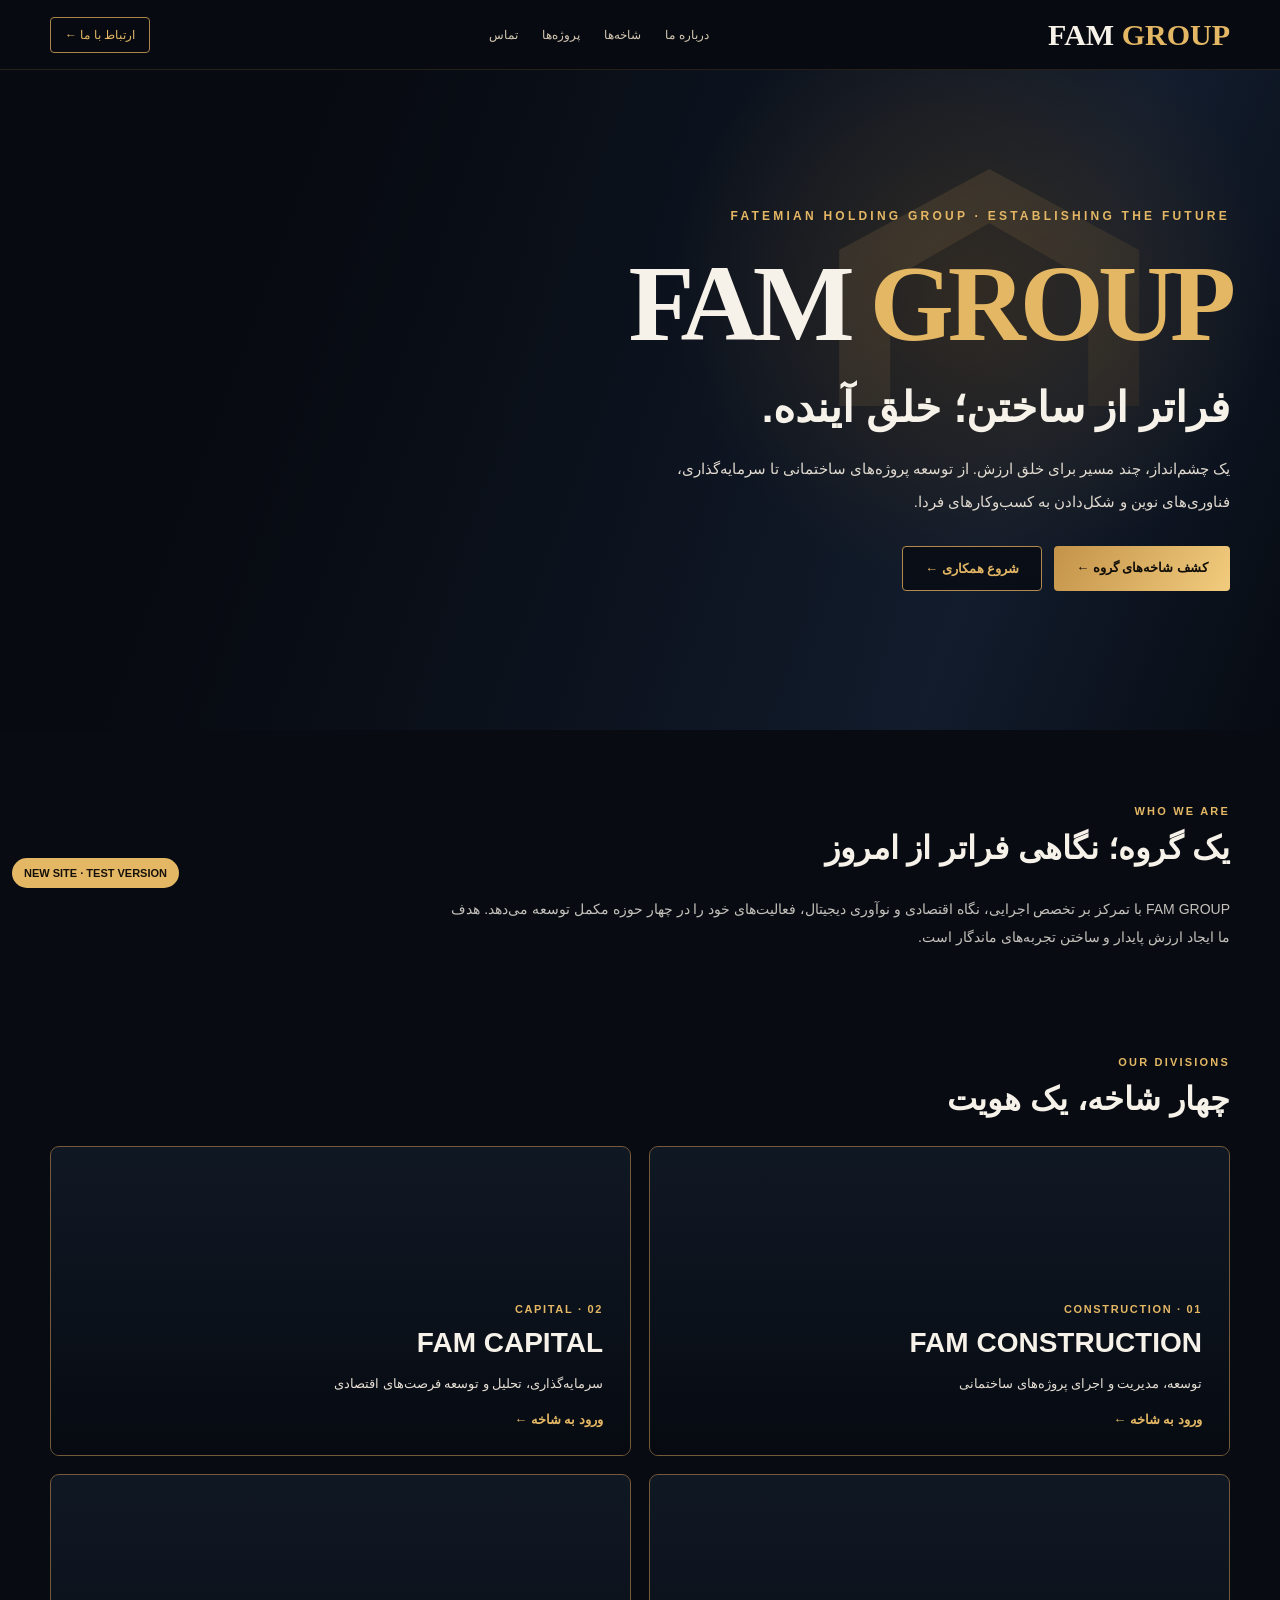
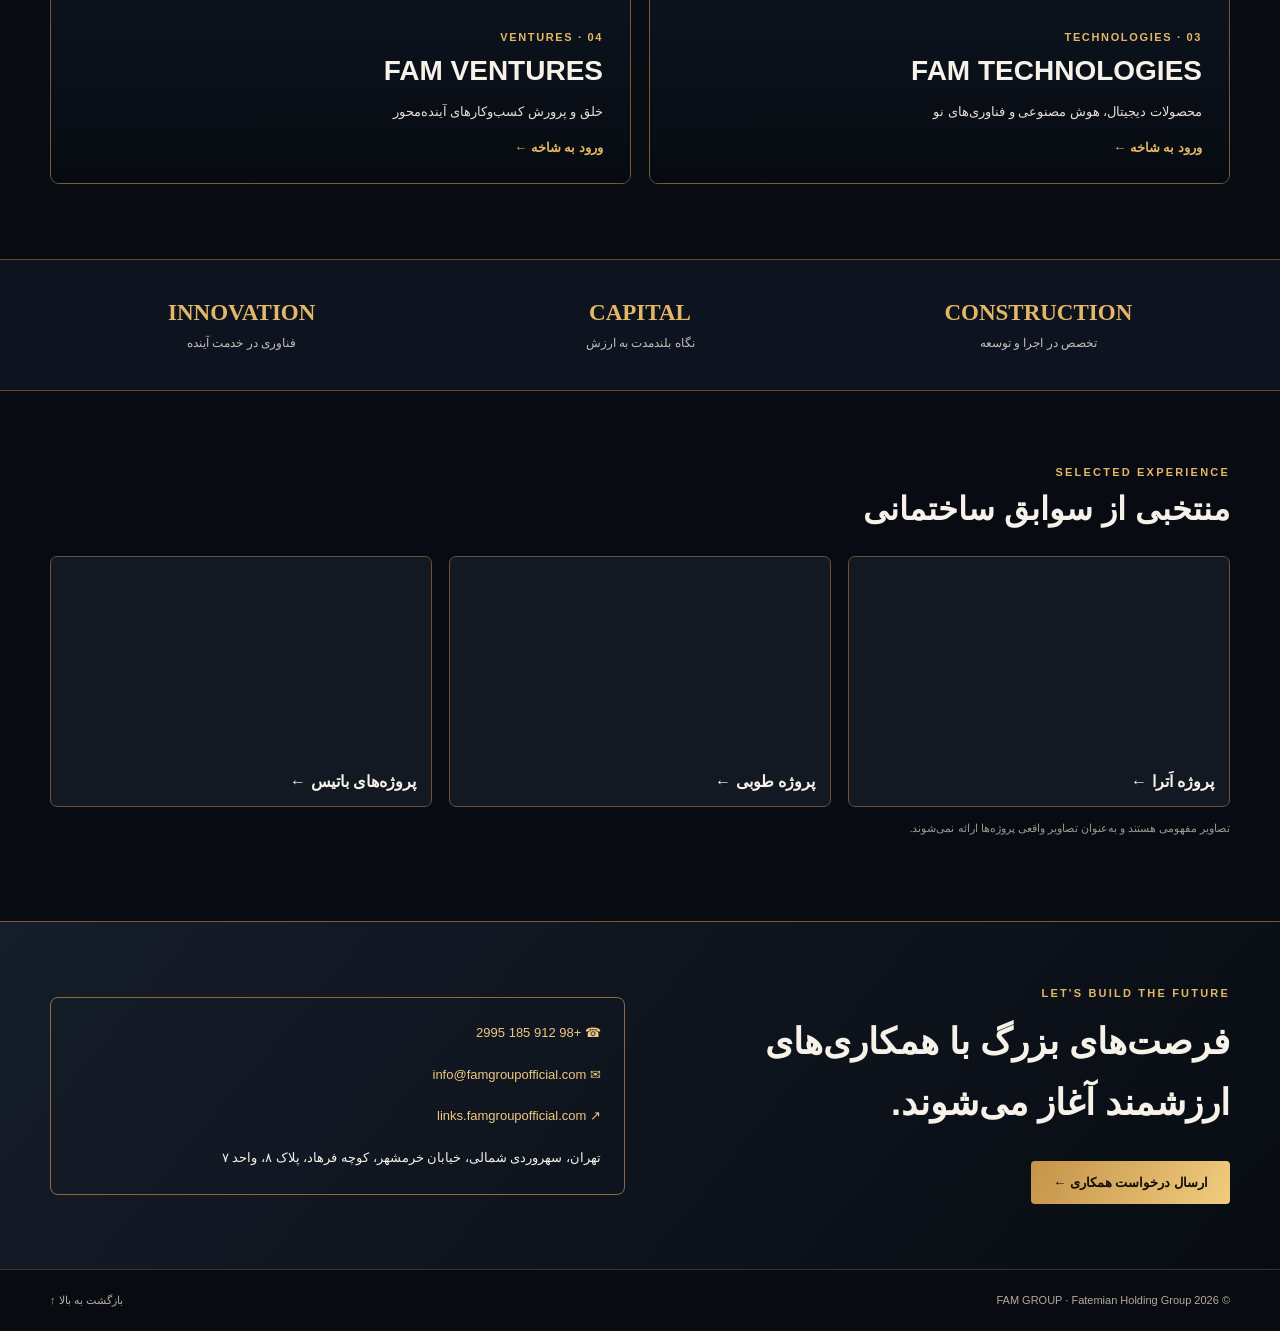
==== new-site/index.html @ 2abb55b6 "Create entirely separate new FAM GROUP website prototype" ====
<!doctype html>
<html lang="fa" dir="rtl"><head><meta charset="utf-8"><meta name="viewport" content="width=device-width,initial-scale=1"><meta name="theme-color" content="#080c12"><title>FAM GROUP | A New Vision</title><style>
:root{--bg:#080c12;--panel:#101722;--gold:#e4b765;--light:#f7f2e9;--muted:#c5c1bc}*{box-sizing:border-box}html{scroll-behavior:smooth}body{margin:0;background:var(--bg);color:var(--light);font-family:Tahoma,Arial,sans-serif;overflow-x:hidden}a{color:inherit;text-decoration:none}.shell{width:min(1180px,calc(100% - 36px));margin-inline:auto}.top{height:70px;border-bottom:1px solid #aa83432f;background:#080c12f5;position:sticky;top:0;z-index:10}.top .shell{height:100%;display:flex;align-items:center;justify-content:space-between;gap:15px}.brand{font:600 clamp(21px,3vw,30px) Georgia,serif;direction:ltr;white-space:nowrap}.brand em{font-style:normal;color:var(--gold)}.nav{display:flex;gap:24px;font-size:12px;color:#d6c8b3}.nav a:hover{color:var(--gold)}.nav-contact{border:1px solid #ab844a;border-radius:4px;padding:10px 14px;color:var(--gold);font-size:12px}.hero{min-height:660px;position:relative;display:flex;align-items:center;overflow:hidden;background:radial-gradient(circle at 76% 33%,#3b3227 0,transparent 28%),linear-gradient(110deg,#070a10 22%,#142033 76%,#070b12)}.hero:before{content:"";position:absolute;inset:0;background:linear-gradient(90deg,#070a10dd,#070a1033),url('assets/construction.svg') center 45%/cover no-repeat;opacity:.52}.hero:after{content:"";position:absolute;right:11%;top:15%;width:300px;height:300px;background:linear-gradient(135deg,#e8bb70,#825b29);clip-path:polygon(50% 0,100% 27%,100% 79%,83% 79%,83% 37%,50% 18%,17% 37%,17% 79%,0 79%,0 27%);opacity:.13;filter:drop-shadow(0 0 30px #f6d390)}.hero .shell{position:relative;z-index:1;padding:90px 0}.overline{font:600 12px Arial;letter-spacing:.27em;color:var(--gold);direction:ltr;text-align:right}.hero h1{font:700 clamp(53px,9vw,108px)/1.08 Georgia,serif;direction:ltr;text-align:right;margin:23px 0 20px;letter-spacing:-.055em}.hero h1 span{color:var(--gold)}.hero h2{font-size:clamp(25px,4vw,42px);margin:0 0 20px}.hero p{max-width:560px;font-size:15px;line-height:2.2;color:#e0d9cf}.buttons{display:flex;gap:12px;flex-wrap:wrap;margin-top:28px}.btn{display:inline-block;background:linear-gradient(120deg,#c39349,#f2cc7e);padding:14px 22px;color:#110d08;font-weight:bold;font-size:13px;border-radius:4px}.btn.alt{border:1px solid #b28a50;background:#070b12c9;color:var(--gold)}.section{padding:75px 0}.heading{margin-bottom:28px}.heading small{display:block;color:var(--gold);font:600 11px Arial;letter-spacing:.2em;direction:ltr;text-align:right;margin-bottom:12px}.heading h2{font-size:clamp(22px,3vw,32px);margin:0}.intro{font-size:14px;color:var(--muted);line-height:2;max-width:780px;margin-bottom:30px}.grid{display:grid;grid-template-columns:repeat(2,minmax(0,1fr));gap:18px}.division{min-height:310px;position:relative;overflow:hidden;border:1px solid #735a39;border-radius:9px;background:#111a27;display:flex;align-items:flex-end;isolation:isolate}.division:before{content:"";position:absolute;inset:0;z-index:-2;background-position:center;background-size:cover;transition:transform .4s}.division:hover:before{transform:scale(1.05)}.division:after{content:"";position:absolute;inset:0;z-index:-1;background:linear-gradient(0deg,#06090fee,#06090f83 45%,#06090f22)}.division.c:before{background-image:url('assets/construction.svg')}.division.i:before{background-image:url('assets/capital.svg')}.division.t:before{background-image:url('assets/technologies.svg')}.division.v:before{background-image:url('assets/ventures.svg')}.division .inside{padding:27px}.division small{color:var(--gold);font:600 11px Arial;letter-spacing:.15em}.division h3{font:700 clamp(20px,3vw,28px) Arial;direction:ltr;text-align:right;margin:10px 0}.division p{font-size:13px;color:#e5ded4;line-height:1.9;max-width:420px}.division b{font-size:13px;color:var(--gold)}.strip{background:#0d1420;border-block:1px solid #604b2f;padding:40px 0}.metrics{display:grid;grid-template-columns:repeat(3,1fr);gap:15px;text-align:center}.metrics b{display:block;font:600 23px Georgia,serif;color:var(--gold)}.metrics span{display:block;margin-top:10px;color:#c5beb3;font-size:12px}.work{display:grid;grid-template-columns:repeat(3,minmax(0,1fr));gap:17px}.work a{border:1px solid #695238;background:#121923;border-radius:7px;overflow:hidden}.work .pic{height:200px;background:url('assets/construction.svg') center/cover}.work a:nth-child(2) .pic{background-position:60% center;filter:hue-rotate(15deg)}.work a:nth-child(3) .pic{background-position:25% center;filter:brightness(.8)}.work h3{font-size:16px;margin:15px}.fine{font-size:11px;color:#9d9890;margin-top:15px}.contact{background:linear-gradient(130deg,#151d2a,#080c12);border-top:1px solid #765a32;padding:65px 0}.contact-layout{display:grid;grid-template-columns:1fr 1fr;gap:30px;align-items:center}.contact h2{font-size:clamp(24px,3vw,36px);line-height:1.7}.details{border:1px solid #8c6b3b;border-radius:8px;padding:23px;display:grid;gap:17px;font-size:13px;line-height:1.9}.details a{color:#f0c780}.footer{border-top:1px solid #3a342e;padding:24px 0;font-size:11px;color:#b5aa9b}.footer .shell{display:flex;justify-content:space-between;gap:15px;flex-wrap:wrap}.preview{position:fixed;bottom:12px;left:12px;padding:9px 12px;border-radius:20px;background:var(--gold);color:#15100a;z-index:12;font:700 11px Arial}
@media(max-width:780px){.nav{display:none}.hero{min-height:610px}.hero .shell{padding:80px 0}.hero:after{width:180px;height:180px;right:15%;top:11%}.hero h1{font-size:clamp(45px,11vw,75px)}.hero h2{font-size:25px}.hero p{font-size:13px}.grid,.contact-layout{grid-template-columns:1fr}.work{grid-template-columns:1fr}.division{min-height:285px}.section{padding:53px 0}.metrics{grid-template-columns:1fr 1fr}.metrics div:last-child{grid-column:span 2}.details{overflow-wrap:anywhere}}@media(max-width:380px){.brand{font-size:20px}.nav-contact{font-size:10px;padding:8px}.hero h1{font-size:42px}}
</style></head><body><header class="top"><div class="shell"><a href="#top" class="brand">FAM <em>GROUP</em></a><nav class="nav"><a href="#about">درباره ما</a><a href="#divisions">شاخه‌ها</a><a href="#projects">پروژه‌ها</a><a href="#contact">تماس</a></nav><a href="#contact" class="nav-contact">ارتباط با ما ←</a></div></header><main id="top"><section class="hero"><div class="shell"><div class="overline">FATEMIAN HOLDING GROUP · ESTABLISHING THE FUTURE</div><h1>FAM <span>GROUP</span></h1><h2>فراتر از ساختن؛ خلق آینده.</h2><p>یک چشم‌انداز، چند مسیر برای خلق ارزش. از توسعه پروژه‌های ساختمانی تا سرمایه‌گذاری، فناوری‌های نوین و شکل‌دادن به کسب‌وکارهای فردا.</p><div class="buttons"><a class="btn" href="#divisions">کشف شاخه‌های گروه ←</a><a class="btn alt" href="#contact">شروع همکاری ←</a></div></div></section><section id="about" class="section"><div class="shell"><div class="heading"><small>WHO WE ARE</small><h2>یک گروه؛ نگاهی فراتر از امروز</h2></div><p class="intro">FAM GROUP با تمرکز بر تخصص اجرایی، نگاه اقتصادی و نوآوری دیجیتال، فعالیت‌های خود را در چهار حوزه مکمل توسعه می‌دهد. هدف ما ایجاد ارزش پایدار و ساختن تجربه‌های ماندگار است.</p></div></section><section id="divisions" class="section" style="padding-top:0"><div class="shell"><div class="heading"><small>OUR DIVISIONS</small><h2>چهار شاخه، یک هویت</h2></div><div class="grid"><a class="division c" href="construction.html"><div class="inside"><small>01 · CONSTRUCTION</small><h3>FAM CONSTRUCTION</h3><p>توسعه، مدیریت و اجرای پروژه‌های ساختمانی</p><b>ورود به شاخه ←</b></div></a><a class="division i" href="capital.html"><div class="inside"><small>02 · CAPITAL</small><h3>FAM CAPITAL</h3><p>سرمایه‌گذاری، تحلیل و توسعه فرصت‌های اقتصادی</p><b>ورود به شاخه ←</b></div></a><a class="division t" href="technologies.html"><div class="inside"><small>03 · TECHNOLOGIES</small><h3>FAM TECHNOLOGIES</h3><p>محصولات دیجیتال، هوش مصنوعی و فناوری‌های نو</p><b>ورود به شاخه ←</b></div></a><a class="division v" href="ventures.html"><div class="inside"><small>04 · VENTURES</small><h3>FAM VENTURES</h3><p>خلق و پرورش کسب‌وکارهای آینده‌محور</p><b>ورود به شاخه ←</b></div></a></div></div></section><div class="strip"><div class="shell metrics"><div><b>CONSTRUCTION</b><span>تخصص در اجرا و توسعه</span></div><div><b>CAPITAL</b><span>نگاه بلندمدت به ارزش</span></div><div><b>INNOVATION</b><span>فناوری در خدمت آینده</span></div></div></div><section class="section" id="projects"><div class="shell"><div class="heading"><small>SELECTED EXPERIENCE</small><h2>منتخبی از سوابق ساختمانی</h2></div><div class="work"><a href="construction.html"><div class="pic"></div><h3>پروژه اَترا ←</h3></a><a href="construction.html"><div class="pic"></div><h3>پروژه طوبی ←</h3></a><a href="construction.html"><div class="pic"></div><h3>پروژه‌های باتیس ←</h3></a></div><p class="fine">تصاویر مفهومی هستند و به‌عنوان تصاویر واقعی پروژه‌ها ارائه نمی‌شوند.</p></div></section><section class="contact" id="contact"><div class="shell contact-layout"><div><div class="heading"><small>LET'S BUILD THE FUTURE</small><h2>فرصت‌های بزرگ با همکاری‌های ارزشمند آغاز می‌شوند.</h2></div><a class="btn" href="mailto:info@famgroupofficial.com">ارسال درخواست همکاری ←</a></div><div class="details"><a href="tel:+989121852995">☎ +98 912 185 2995</a><a href="mailto:info@famgroupofficial.com">✉ info@famgroupofficial.com</a><a href="https://links.famgroupofficial.com/">↗ links.famgroupofficial.com</a><span>تهران، سهروردی شمالی، خیابان خرمشهر، کوچه فرهاد، پلاک ۸، واحد ۷</span></div></div></section></main><footer class="footer"><div class="shell"><span>© 2026 FAM GROUP · Fatemian Holding Group</span><a href="#top">بازگشت به بالا ↑</a></div></footer><span class="preview">NEW SITE · TEST VERSION</span></body></html>
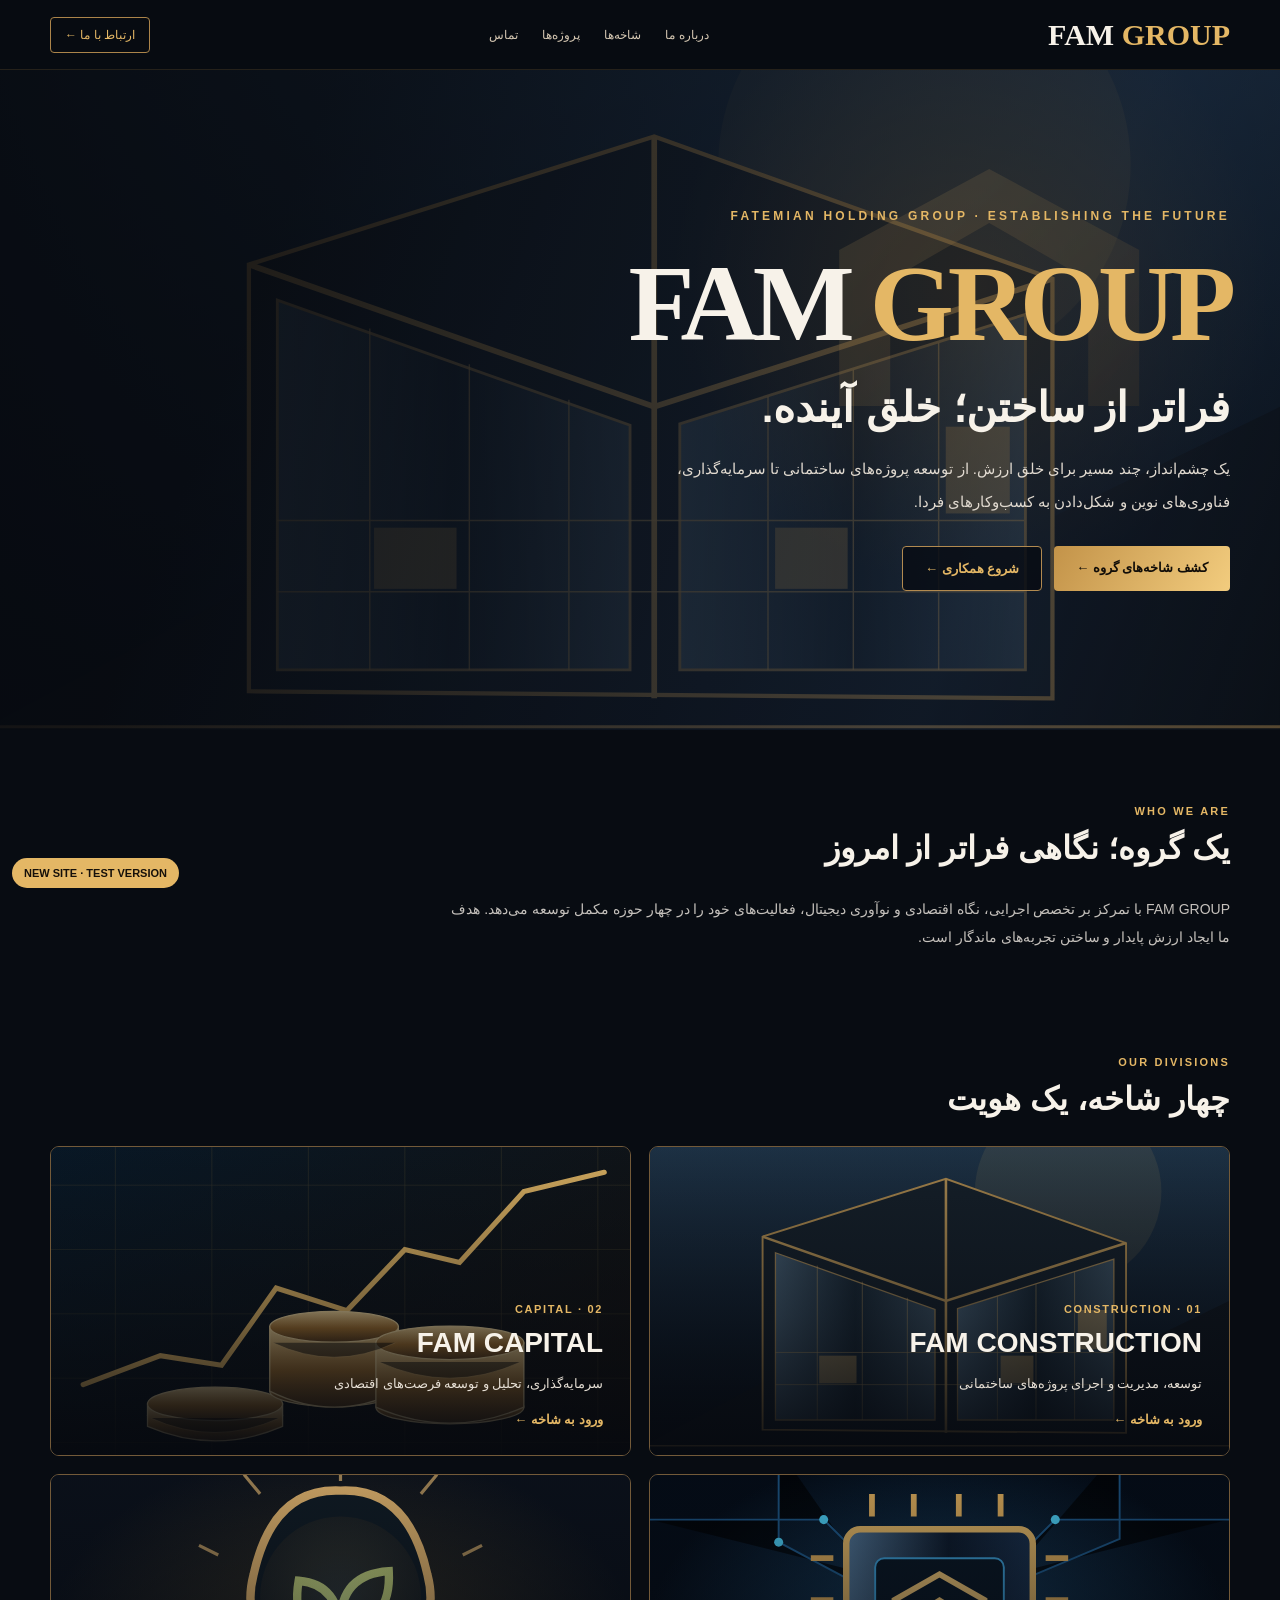
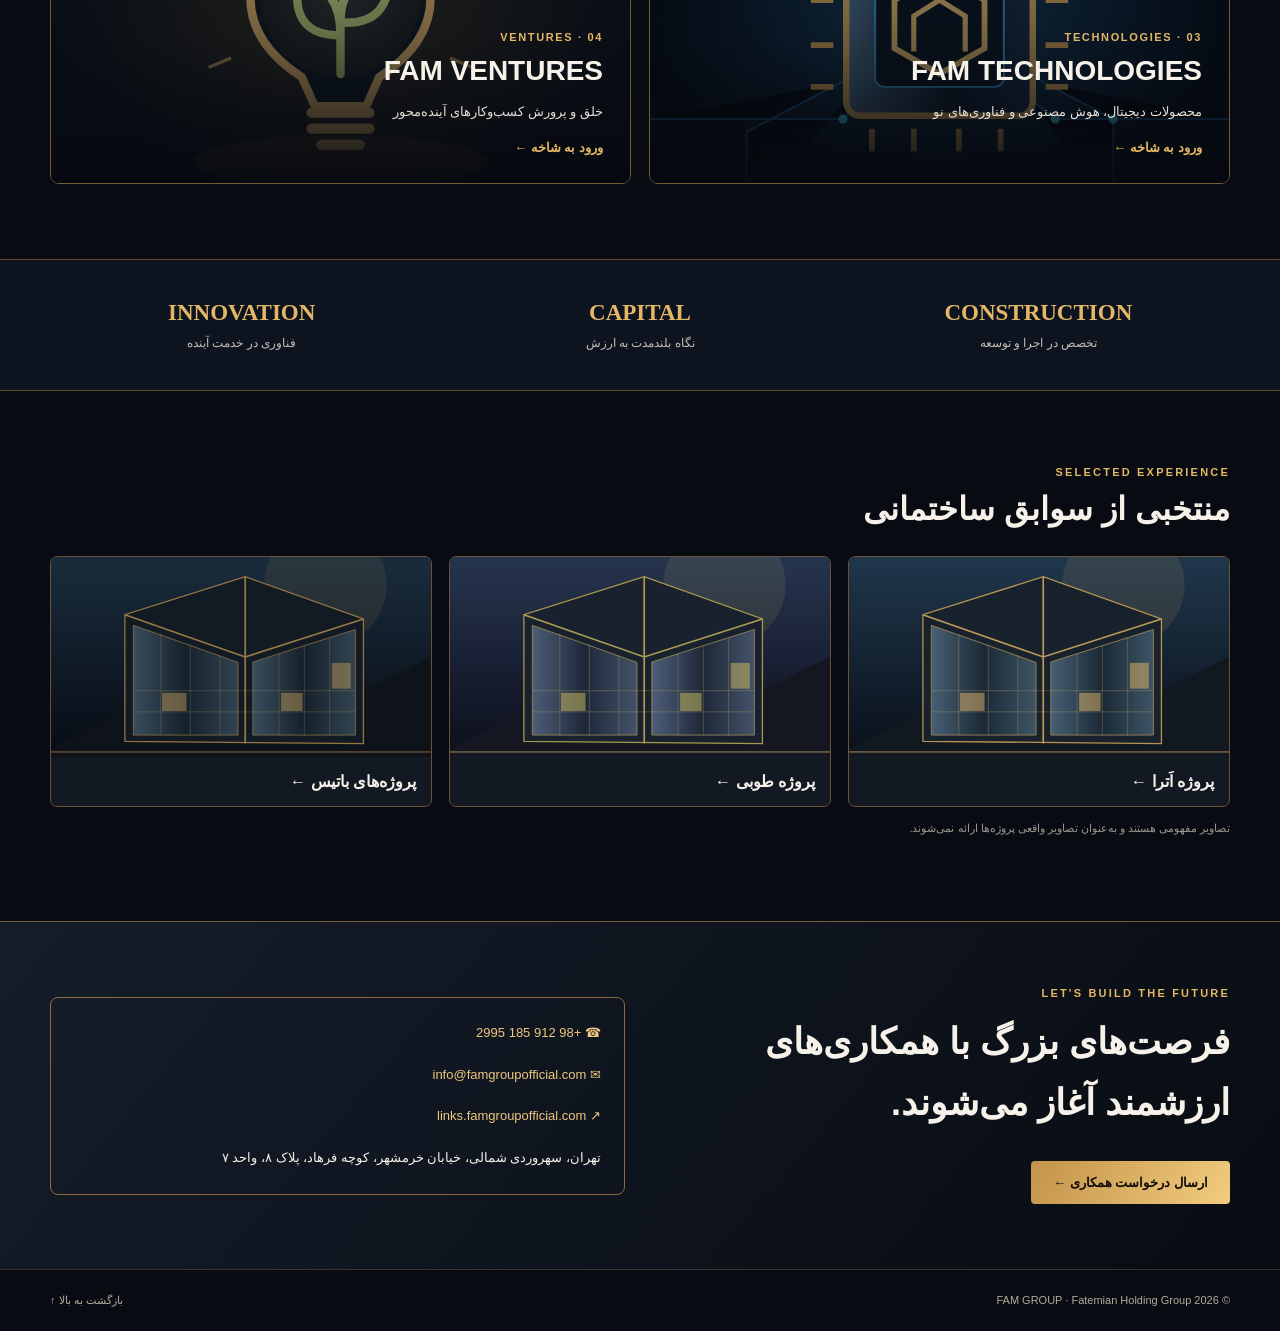
==== commit 21d7b8af: "Correct local asset paths for standalone new-site preview" ====
--- a/new-site/index.html
+++ b/new-site/index.html
@@ -1,5 +1,5 @@
 <!doctype html>
 <html lang="fa" dir="rtl"><head><meta charset="utf-8"><meta name="viewport" content="width=device-width,initial-scale=1"><meta name="theme-color" content="#080c12"><title>FAM GROUP | A New Vision</title><style>
-:root{--bg:#080c12;--panel:#101722;--gold:#e4b765;--light:#f7f2e9;--muted:#c5c1bc}*{box-sizing:border-box}html{scroll-behavior:smooth}body{margin:0;background:var(--bg);color:var(--light);font-family:Tahoma,Arial,sans-serif;overflow-x:hidden}a{color:inherit;text-decoration:none}.shell{width:min(1180px,calc(100% - 36px));margin-inline:auto}.top{height:70px;border-bottom:1px solid #aa83432f;background:#080c12f5;position:sticky;top:0;z-index:10}.top .shell{height:100%;display:flex;align-items:center;justify-content:space-between;gap:15px}.brand{font:600 clamp(21px,3vw,30px) Georgia,serif;direction:ltr;white-space:nowrap}.brand em{font-style:normal;color:var(--gold)}.nav{display:flex;gap:24px;font-size:12px;color:#d6c8b3}.nav a:hover{color:var(--gold)}.nav-contact{border:1px solid #ab844a;border-radius:4px;padding:10px 14px;color:var(--gold);font-size:12px}.hero{min-height:660px;position:relative;display:flex;align-items:center;overflow:hidden;background:radial-gradient(circle at 76% 33%,#3b3227 0,transparent 28%),linear-gradient(110deg,#070a10 22%,#142033 76%,#070b12)}.hero:before{content:"";position:absolute;inset:0;background:linear-gradient(90deg,#070a10dd,#070a1033),url('assets/construction.svg') center 45%/cover no-repeat;opacity:.52}.hero:after{content:"";position:absolute;right:11%;top:15%;width:300px;height:300px;background:linear-gradient(135deg,#e8bb70,#825b29);clip-path:polygon(50% 0,100% 27%,100% 79%,83% 79%,83% 37%,50% 18%,17% 37%,17% 79%,0 79%,0 27%);opacity:.13;filter:drop-shadow(0 0 30px #f6d390)}.hero .shell{position:relative;z-index:1;padding:90px 0}.overline{font:600 12px Arial;letter-spacing:.27em;color:var(--gold);direction:ltr;text-align:right}.hero h1{font:700 clamp(53px,9vw,108px)/1.08 Georgia,serif;direction:ltr;text-align:right;margin:23px 0 20px;letter-spacing:-.055em}.hero h1 span{color:var(--gold)}.hero h2{font-size:clamp(25px,4vw,42px);margin:0 0 20px}.hero p{max-width:560px;font-size:15px;line-height:2.2;color:#e0d9cf}.buttons{display:flex;gap:12px;flex-wrap:wrap;margin-top:28px}.btn{display:inline-block;background:linear-gradient(120deg,#c39349,#f2cc7e);padding:14px 22px;color:#110d08;font-weight:bold;font-size:13px;border-radius:4px}.btn.alt{border:1px solid #b28a50;background:#070b12c9;color:var(--gold)}.section{padding:75px 0}.heading{margin-bottom:28px}.heading small{display:block;color:var(--gold);font:600 11px Arial;letter-spacing:.2em;direction:ltr;text-align:right;margin-bottom:12px}.heading h2{font-size:clamp(22px,3vw,32px);margin:0}.intro{font-size:14px;color:var(--muted);line-height:2;max-width:780px;margin-bottom:30px}.grid{display:grid;grid-template-columns:repeat(2,minmax(0,1fr));gap:18px}.division{min-height:310px;position:relative;overflow:hidden;border:1px solid #735a39;border-radius:9px;background:#111a27;display:flex;align-items:flex-end;isolation:isolate}.division:before{content:"";position:absolute;inset:0;z-index:-2;background-position:center;background-size:cover;transition:transform .4s}.division:hover:before{transform:scale(1.05)}.division:after{content:"";position:absolute;inset:0;z-index:-1;background:linear-gradient(0deg,#06090fee,#06090f83 45%,#06090f22)}.division.c:before{background-image:url('assets/construction.svg')}.division.i:before{background-image:url('assets/capital.svg')}.division.t:before{background-image:url('assets/technologies.svg')}.division.v:before{background-image:url('assets/ventures.svg')}.division .inside{padding:27px}.division small{color:var(--gold);font:600 11px Arial;letter-spacing:.15em}.division h3{font:700 clamp(20px,3vw,28px) Arial;direction:ltr;text-align:right;margin:10px 0}.division p{font-size:13px;color:#e5ded4;line-height:1.9;max-width:420px}.division b{font-size:13px;color:var(--gold)}.strip{background:#0d1420;border-block:1px solid #604b2f;padding:40px 0}.metrics{display:grid;grid-template-columns:repeat(3,1fr);gap:15px;text-align:center}.metrics b{display:block;font:600 23px Georgia,serif;color:var(--gold)}.metrics span{display:block;margin-top:10px;color:#c5beb3;font-size:12px}.work{display:grid;grid-template-columns:repeat(3,minmax(0,1fr));gap:17px}.work a{border:1px solid #695238;background:#121923;border-radius:7px;overflow:hidden}.work .pic{height:200px;background:url('assets/construction.svg') center/cover}.work a:nth-child(2) .pic{background-position:60% center;filter:hue-rotate(15deg)}.work a:nth-child(3) .pic{background-position:25% center;filter:brightness(.8)}.work h3{font-size:16px;margin:15px}.fine{font-size:11px;color:#9d9890;margin-top:15px}.contact{background:linear-gradient(130deg,#151d2a,#080c12);border-top:1px solid #765a32;padding:65px 0}.contact-layout{display:grid;grid-template-columns:1fr 1fr;gap:30px;align-items:center}.contact h2{font-size:clamp(24px,3vw,36px);line-height:1.7}.details{border:1px solid #8c6b3b;border-radius:8px;padding:23px;display:grid;gap:17px;font-size:13px;line-height:1.9}.details a{color:#f0c780}.footer{border-top:1px solid #3a342e;padding:24px 0;font-size:11px;color:#b5aa9b}.footer .shell{display:flex;justify-content:space-between;gap:15px;flex-wrap:wrap}.preview{position:fixed;bottom:12px;left:12px;padding:9px 12px;border-radius:20px;background:var(--gold);color:#15100a;z-index:12;font:700 11px Arial}
+:root{--bg:#080c12;--panel:#101722;--gold:#e4b765;--light:#f7f2e9;--muted:#c5c1bc}*{box-sizing:border-box}html{scroll-behavior:smooth}body{margin:0;background:var(--bg);color:var(--light);font-family:Tahoma,Arial,sans-serif;overflow-x:hidden}a{color:inherit;text-decoration:none}.shell{width:min(1180px,calc(100% - 36px));margin-inline:auto}.top{height:70px;border-bottom:1px solid #aa83432f;background:#080c12f5;position:sticky;top:0;z-index:10}.top .shell{height:100%;display:flex;align-items:center;justify-content:space-between;gap:15px}.brand{font:600 clamp(21px,3vw,30px) Georgia,serif;direction:ltr;white-space:nowrap}.brand em{font-style:normal;color:var(--gold)}.nav{display:flex;gap:24px;font-size:12px;color:#d6c8b3}.nav a:hover{color:var(--gold)}.nav-contact{border:1px solid #ab844a;border-radius:4px;padding:10px 14px;color:var(--gold);font-size:12px}.hero{min-height:660px;position:relative;display:flex;align-items:center;overflow:hidden;background:radial-gradient(circle at 76% 33%,#3b3227 0,transparent 28%),linear-gradient(110deg,#070a10 22%,#142033 76%,#070b12)}.hero:before{content:"";position:absolute;inset:0;background:linear-gradient(90deg,#070a10dd,#070a1033),url('../assets/construction.svg') center 45%/cover no-repeat;opacity:.52}.hero:after{content:"";position:absolute;right:11%;top:15%;width:300px;height:300px;background:linear-gradient(135deg,#e8bb70,#825b29);clip-path:polygon(50% 0,100% 27%,100% 79%,83% 79%,83% 37%,50% 18%,17% 37%,17% 79%,0 79%,0 27%);opacity:.13;filter:drop-shadow(0 0 30px #f6d390)}.hero .shell{position:relative;z-index:1;padding:90px 0}.overline{font:600 12px Arial;letter-spacing:.27em;color:var(--gold);direction:ltr;text-align:right}.hero h1{font:700 clamp(53px,9vw,108px)/1.08 Georgia,serif;direction:ltr;text-align:right;margin:23px 0 20px;letter-spacing:-.055em}.hero h1 span{color:var(--gold)}.hero h2{font-size:clamp(25px,4vw,42px);margin:0 0 20px}.hero p{max-width:560px;font-size:15px;line-height:2.2;color:#e0d9cf}.buttons{display:flex;gap:12px;flex-wrap:wrap;margin-top:28px}.btn{display:inline-block;background:linear-gradient(120deg,#c39349,#f2cc7e);padding:14px 22px;color:#110d08;font-weight:bold;font-size:13px;border-radius:4px}.btn.alt{border:1px solid #b28a50;background:#070b12c9;color:var(--gold)}.section{padding:75px 0}.heading{margin-bottom:28px}.heading small{display:block;color:var(--gold);font:600 11px Arial;letter-spacing:.2em;direction:ltr;text-align:right;margin-bottom:12px}.heading h2{font-size:clamp(22px,3vw,32px);margin:0}.intro{font-size:14px;color:var(--muted);line-height:2;max-width:780px;margin-bottom:30px}.grid{display:grid;grid-template-columns:repeat(2,minmax(0,1fr));gap:18px}.division{min-height:310px;position:relative;overflow:hidden;border:1px solid #735a39;border-radius:9px;background:#111a27;display:flex;align-items:flex-end;isolation:isolate}.division:before{content:"";position:absolute;inset:0;z-index:-2;background-position:center;background-size:cover;transition:transform .4s}.division:hover:before{transform:scale(1.05)}.division:after{content:"";position:absolute;inset:0;z-index:-1;background:linear-gradient(0deg,#06090fee,#06090f83 45%,#06090f22)}.division.c:before{background-image:url('../assets/construction.svg')}.division.i:before{background-image:url('../assets/capital.svg')}.division.t:before{background-image:url('../assets/technologies.svg')}.division.v:before{background-image:url('../assets/ventures.svg')}.division .inside{padding:27px}.division small{color:var(--gold);font:600 11px Arial;letter-spacing:.15em}.division h3{font:700 clamp(20px,3vw,28px) Arial;direction:ltr;text-align:right;margin:10px 0}.division p{font-size:13px;color:#e5ded4;line-height:1.9;max-width:420px}.division b{font-size:13px;color:var(--gold)}.strip{background:#0d1420;border-block:1px solid #604b2f;padding:40px 0}.metrics{display:grid;grid-template-columns:repeat(3,1fr);gap:15px;text-align:center}.metrics b{display:block;font:600 23px Georgia,serif;color:var(--gold)}.metrics span{display:block;margin-top:10px;color:#c5beb3;font-size:12px}.work{display:grid;grid-template-columns:repeat(3,minmax(0,1fr));gap:17px}.work a{border:1px solid #695238;background:#121923;border-radius:7px;overflow:hidden}.work .pic{height:200px;background:url('../assets/construction.svg') center/cover}.work a:nth-child(2) .pic{background-position:60% center;filter:hue-rotate(15deg)}.work a:nth-child(3) .pic{background-position:25% center;filter:brightness(.8)}.work h3{font-size:16px;margin:15px}.fine{font-size:11px;color:#9d9890;margin-top:15px}.contact{background:linear-gradient(130deg,#151d2a,#080c12);border-top:1px solid #765a32;padding:65px 0}.contact-layout{display:grid;grid-template-columns:1fr 1fr;gap:30px;align-items:center}.contact h2{font-size:clamp(24px,3vw,36px);line-height:1.7}.details{border:1px solid #8c6b3b;border-radius:8px;padding:23px;display:grid;gap:17px;font-size:13px;line-height:1.9}.details a{color:#f0c780}.footer{border-top:1px solid #3a342e;padding:24px 0;font-size:11px;color:#b5aa9b}.footer .shell{display:flex;justify-content:space-between;gap:15px;flex-wrap:wrap}.preview{position:fixed;bottom:12px;left:12px;padding:9px 12px;border-radius:20px;background:var(--gold);color:#15100a;z-index:12;font:700 11px Arial}
 @media(max-width:780px){.nav{display:none}.hero{min-height:610px}.hero .shell{padding:80px 0}.hero:after{width:180px;height:180px;right:15%;top:11%}.hero h1{font-size:clamp(45px,11vw,75px)}.hero h2{font-size:25px}.hero p{font-size:13px}.grid,.contact-layout{grid-template-columns:1fr}.work{grid-template-columns:1fr}.division{min-height:285px}.section{padding:53px 0}.metrics{grid-template-columns:1fr 1fr}.metrics div:last-child{grid-column:span 2}.details{overflow-wrap:anywhere}}@media(max-width:380px){.brand{font-size:20px}.nav-contact{font-size:10px;padding:8px}.hero h1{font-size:42px}}
 </style></head><body><header class="top"><div class="shell"><a href="#top" class="brand">FAM <em>GROUP</em></a><nav class="nav"><a href="#about">درباره ما</a><a href="#divisions">شاخه‌ها</a><a href="#projects">پروژه‌ها</a><a href="#contact">تماس</a></nav><a href="#contact" class="nav-contact">ارتباط با ما ←</a></div></header><main id="top"><section class="hero"><div class="shell"><div class="overline">FATEMIAN HOLDING GROUP · ESTABLISHING THE FUTURE</div><h1>FAM <span>GROUP</span></h1><h2>فراتر از ساختن؛ خلق آینده.</h2><p>یک چشم‌انداز، چند مسیر برای خلق ارزش. از توسعه پروژه‌های ساختمانی تا سرمایه‌گذاری، فناوری‌های نوین و شکل‌دادن به کسب‌وکارهای فردا.</p><div class="buttons"><a class="btn" href="#divisions">کشف شاخه‌های گروه ←</a><a class="btn alt" href="#contact">شروع همکاری ←</a></div></div></section><section id="about" class="section"><div class="shell"><div class="heading"><small>WHO WE ARE</small><h2>یک گروه؛ نگاهی فراتر از امروز</h2></div><p class="intro">FAM GROUP با تمرکز بر تخصص اجرایی، نگاه اقتصادی و نوآوری دیجیتال، فعالیت‌های خود را در چهار حوزه مکمل توسعه می‌دهد. هدف ما ایجاد ارزش پایدار و ساختن تجربه‌های ماندگار است.</p></div></section><section id="divisions" class="section" style="padding-top:0"><div class="shell"><div class="heading"><small>OUR DIVISIONS</small><h2>چهار شاخه، یک هویت</h2></div><div class="grid"><a class="division c" href="construction.html"><div class="inside"><small>01 · CONSTRUCTION</small><h3>FAM CONSTRUCTION</h3><p>توسعه، مدیریت و اجرای پروژه‌های ساختمانی</p><b>ورود به شاخه ←</b></div></a><a class="division i" href="capital.html"><div class="inside"><small>02 · CAPITAL</small><h3>FAM CAPITAL</h3><p>سرمایه‌گذاری، تحلیل و توسعه فرصت‌های اقتصادی</p><b>ورود به شاخه ←</b></div></a><a class="division t" href="technologies.html"><div class="inside"><small>03 · TECHNOLOGIES</small><h3>FAM TECHNOLOGIES</h3><p>محصولات دیجیتال، هوش مصنوعی و فناوری‌های نو</p><b>ورود به شاخه ←</b></div></a><a class="division v" href="ventures.html"><div class="inside"><small>04 · VENTURES</small><h3>FAM VENTURES</h3><p>خلق و پرورش کسب‌وکارهای آینده‌محور</p><b>ورود به شاخه ←</b></div></a></div></div></section><div class="strip"><div class="shell metrics"><div><b>CONSTRUCTION</b><span>تخصص در اجرا و توسعه</span></div><div><b>CAPITAL</b><span>نگاه بلندمدت به ارزش</span></div><div><b>INNOVATION</b><span>فناوری در خدمت آینده</span></div></div></div><section class="section" id="projects"><div class="shell"><div class="heading"><small>SELECTED EXPERIENCE</small><h2>منتخبی از سوابق ساختمانی</h2></div><div class="work"><a href="construction.html"><div class="pic"></div><h3>پروژه اَترا ←</h3></a><a href="construction.html"><div class="pic"></div><h3>پروژه طوبی ←</h3></a><a href="construction.html"><div class="pic"></div><h3>پروژه‌های باتیس ←</h3></a></div><p class="fine">تصاویر مفهومی هستند و به‌عنوان تصاویر واقعی پروژه‌ها ارائه نمی‌شوند.</p></div></section><section class="contact" id="contact"><div class="shell contact-layout"><div><div class="heading"><small>LET'S BUILD THE FUTURE</small><h2>فرصت‌های بزرگ با همکاری‌های ارزشمند آغاز می‌شوند.</h2></div><a class="btn" href="mailto:info@famgroupofficial.com">ارسال درخواست همکاری ←</a></div><div class="details"><a href="tel:+989121852995">☎ +98 912 185 2995</a><a href="mailto:info@famgroupofficial.com">✉ info@famgroupofficial.com</a><a href="https://links.famgroupofficial.com/">↗ links.famgroupofficial.com</a><span>تهران، سهروردی شمالی، خیابان خرمشهر، کوچه فرهاد، پلاک ۸، واحد ۷</span></div></div></section></main><footer class="footer"><div class="shell"><span>© 2026 FAM GROUP · Fatemian Holding Group</span><a href="#top">بازگشت به بالا ↑</a></div></footer><span class="preview">NEW SITE · TEST VERSION</span></body></html>
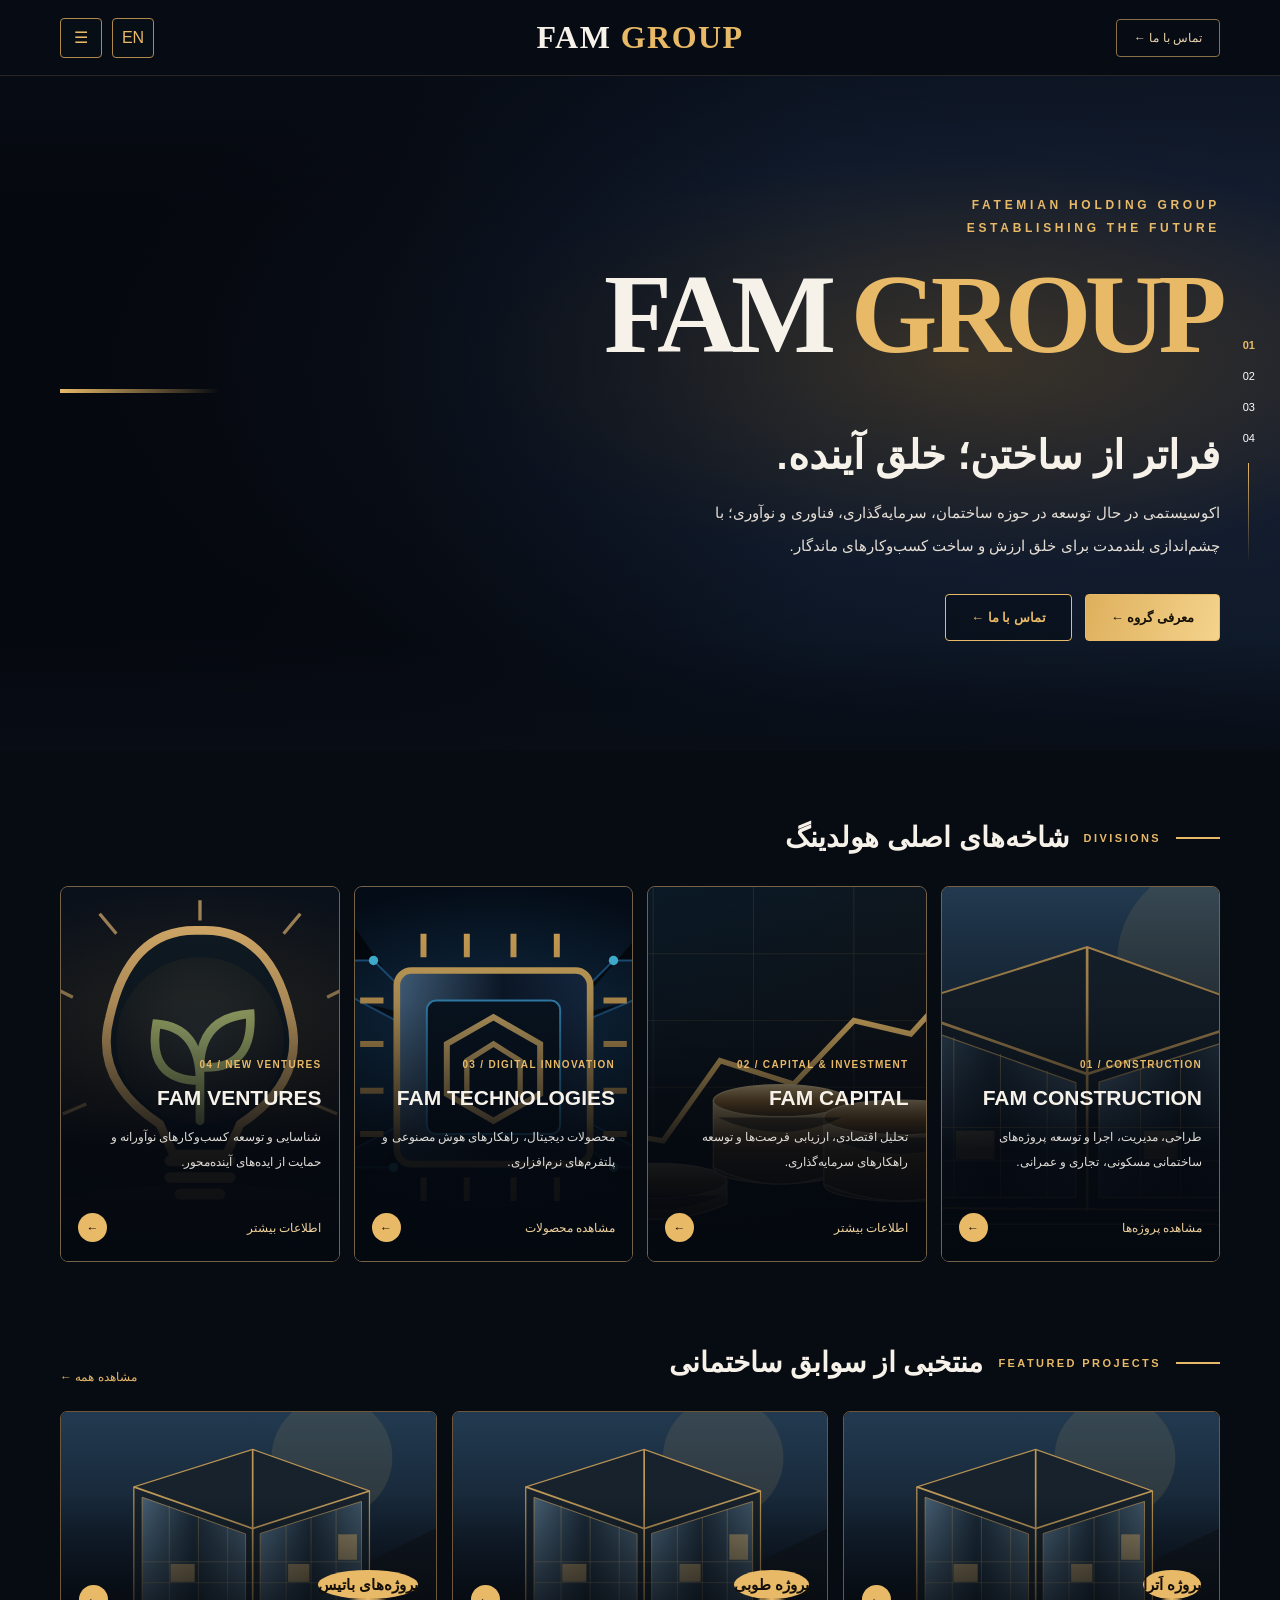
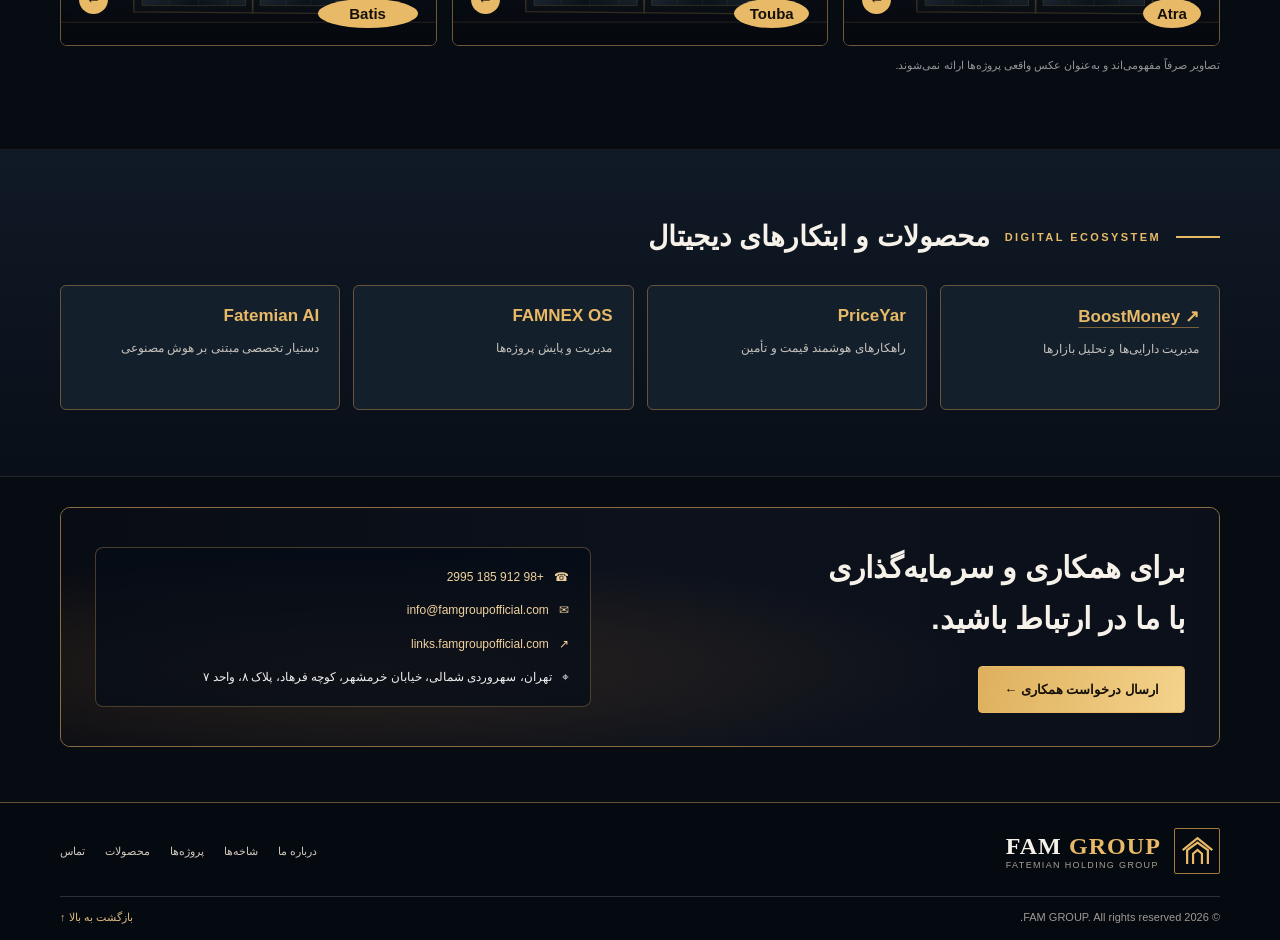
==== commit 1b75745f: "Replace isolated prototype with a coherent fully responsive FAM GROUP homepage" ====
--- a/new-site/index.html
+++ b/new-site/index.html
@@ -1,5 +1,39 @@
 <!doctype html>
-<html lang="fa" dir="rtl"><head><meta charset="utf-8"><meta name="viewport" content="width=device-width,initial-scale=1"><meta name="theme-color" content="#080c12"><title>FAM GROUP | A New Vision</title><style>
-:root{--bg:#080c12;--panel:#101722;--gold:#e4b765;--light:#f7f2e9;--muted:#c5c1bc}*{box-sizing:border-box}html{scroll-behavior:smooth}body{margin:0;background:var(--bg);color:var(--light);font-family:Tahoma,Arial,sans-serif;overflow-x:hidden}a{color:inherit;text-decoration:none}.shell{width:min(1180px,calc(100% - 36px));margin-inline:auto}.top{height:70px;border-bottom:1px solid #aa83432f;background:#080c12f5;position:sticky;top:0;z-index:10}.top .shell{height:100%;display:flex;align-items:center;justify-content:space-between;gap:15px}.brand{font:600 clamp(21px,3vw,30px) Georgia,serif;direction:ltr;white-space:nowrap}.brand em{font-style:normal;color:var(--gold)}.nav{display:flex;gap:24px;font-size:12px;color:#d6c8b3}.nav a:hover{color:var(--gold)}.nav-contact{border:1px solid #ab844a;border-radius:4px;padding:10px 14px;color:var(--gold);font-size:12px}.hero{min-height:660px;position:relative;display:flex;align-items:center;overflow:hidden;background:radial-gradient(circle at 76% 33%,#3b3227 0,transparent 28%),linear-gradient(110deg,#070a10 22%,#142033 76%,#070b12)}.hero:before{content:"";position:absolute;inset:0;background:linear-gradient(90deg,#070a10dd,#070a1033),url('../assets/construction.svg') center 45%/cover no-repeat;opacity:.52}.hero:after{content:"";position:absolute;right:11%;top:15%;width:300px;height:300px;background:linear-gradient(135deg,#e8bb70,#825b29);clip-path:polygon(50% 0,100% 27%,100% 79%,83% 79%,83% 37%,50% 18%,17% 37%,17% 79%,0 79%,0 27%);opacity:.13;filter:drop-shadow(0 0 30px #f6d390)}.hero .shell{position:relative;z-index:1;padding:90px 0}.overline{font:600 12px Arial;letter-spacing:.27em;color:var(--gold);direction:ltr;text-align:right}.hero h1{font:700 clamp(53px,9vw,108px)/1.08 Georgia,serif;direction:ltr;text-align:right;margin:23px 0 20px;letter-spacing:-.055em}.hero h1 span{color:var(--gold)}.hero h2{font-size:clamp(25px,4vw,42px);margin:0 0 20px}.hero p{max-width:560px;font-size:15px;line-height:2.2;color:#e0d9cf}.buttons{display:flex;gap:12px;flex-wrap:wrap;margin-top:28px}.btn{display:inline-block;background:linear-gradient(120deg,#c39349,#f2cc7e);padding:14px 22px;color:#110d08;font-weight:bold;font-size:13px;border-radius:4px}.btn.alt{border:1px solid #b28a50;background:#070b12c9;color:var(--gold)}.section{padding:75px 0}.heading{margin-bottom:28px}.heading small{display:block;color:var(--gold);font:600 11px Arial;letter-spacing:.2em;direction:ltr;text-align:right;margin-bottom:12px}.heading h2{font-size:clamp(22px,3vw,32px);margin:0}.intro{font-size:14px;color:var(--muted);line-height:2;max-width:780px;margin-bottom:30px}.grid{display:grid;grid-template-columns:repeat(2,minmax(0,1fr));gap:18px}.division{min-height:310px;position:relative;overflow:hidden;border:1px solid #735a39;border-radius:9px;background:#111a27;display:flex;align-items:flex-end;isolation:isolate}.division:before{content:"";position:absolute;inset:0;z-index:-2;background-position:center;background-size:cover;transition:transform .4s}.division:hover:before{transform:scale(1.05)}.division:after{content:"";position:absolute;inset:0;z-index:-1;background:linear-gradient(0deg,#06090fee,#06090f83 45%,#06090f22)}.division.c:before{background-image:url('../assets/construction.svg')}.division.i:before{background-image:url('../assets/capital.svg')}.division.t:before{background-image:url('../assets/technologies.svg')}.division.v:before{background-image:url('../assets/ventures.svg')}.division .inside{padding:27px}.division small{color:var(--gold);font:600 11px Arial;letter-spacing:.15em}.division h3{font:700 clamp(20px,3vw,28px) Arial;direction:ltr;text-align:right;margin:10px 0}.division p{font-size:13px;color:#e5ded4;line-height:1.9;max-width:420px}.division b{font-size:13px;color:var(--gold)}.strip{background:#0d1420;border-block:1px solid #604b2f;padding:40px 0}.metrics{display:grid;grid-template-columns:repeat(3,1fr);gap:15px;text-align:center}.metrics b{display:block;font:600 23px Georgia,serif;color:var(--gold)}.metrics span{display:block;margin-top:10px;color:#c5beb3;font-size:12px}.work{display:grid;grid-template-columns:repeat(3,minmax(0,1fr));gap:17px}.work a{border:1px solid #695238;background:#121923;border-radius:7px;overflow:hidden}.work .pic{height:200px;background:url('../assets/construction.svg') center/cover}.work a:nth-child(2) .pic{background-position:60% center;filter:hue-rotate(15deg)}.work a:nth-child(3) .pic{background-position:25% center;filter:brightness(.8)}.work h3{font-size:16px;margin:15px}.fine{font-size:11px;color:#9d9890;margin-top:15px}.contact{background:linear-gradient(130deg,#151d2a,#080c12);border-top:1px solid #765a32;padding:65px 0}.contact-layout{display:grid;grid-template-columns:1fr 1fr;gap:30px;align-items:center}.contact h2{font-size:clamp(24px,3vw,36px);line-height:1.7}.details{border:1px solid #8c6b3b;border-radius:8px;padding:23px;display:grid;gap:17px;font-size:13px;line-height:1.9}.details a{color:#f0c780}.footer{border-top:1px solid #3a342e;padding:24px 0;font-size:11px;color:#b5aa9b}.footer .shell{display:flex;justify-content:space-between;gap:15px;flex-wrap:wrap}.preview{position:fixed;bottom:12px;left:12px;padding:9px 12px;border-radius:20px;background:var(--gold);color:#15100a;z-index:12;font:700 11px Arial}
-@media(max-width:780px){.nav{display:none}.hero{min-height:610px}.hero .shell{padding:80px 0}.hero:after{width:180px;height:180px;right:15%;top:11%}.hero h1{font-size:clamp(45px,11vw,75px)}.hero h2{font-size:25px}.hero p{font-size:13px}.grid,.contact-layout{grid-template-columns:1fr}.work{grid-template-columns:1fr}.division{min-height:285px}.section{padding:53px 0}.metrics{grid-template-columns:1fr 1fr}.metrics div:last-child{grid-column:span 2}.details{overflow-wrap:anywhere}}@media(max-width:380px){.brand{font-size:20px}.nav-contact{font-size:10px;padding:8px}.hero h1{font-size:42px}}
-</style></head><body><header class="top"><div class="shell"><a href="#top" class="brand">FAM <em>GROUP</em></a><nav class="nav"><a href="#about">درباره ما</a><a href="#divisions">شاخه‌ها</a><a href="#projects">پروژه‌ها</a><a href="#contact">تماس</a></nav><a href="#contact" class="nav-contact">ارتباط با ما ←</a></div></header><main id="top"><section class="hero"><div class="shell"><div class="overline">FATEMIAN HOLDING GROUP · ESTABLISHING THE FUTURE</div><h1>FAM <span>GROUP</span></h1><h2>فراتر از ساختن؛ خلق آینده.</h2><p>یک چشم‌انداز، چند مسیر برای خلق ارزش. از توسعه پروژه‌های ساختمانی تا سرمایه‌گذاری، فناوری‌های نوین و شکل‌دادن به کسب‌وکارهای فردا.</p><div class="buttons"><a class="btn" href="#divisions">کشف شاخه‌های گروه ←</a><a class="btn alt" href="#contact">شروع همکاری ←</a></div></div></section><section id="about" class="section"><div class="shell"><div class="heading"><small>WHO WE ARE</small><h2>یک گروه؛ نگاهی فراتر از امروز</h2></div><p class="intro">FAM GROUP با تمرکز بر تخصص اجرایی، نگاه اقتصادی و نوآوری دیجیتال، فعالیت‌های خود را در چهار حوزه مکمل توسعه می‌دهد. هدف ما ایجاد ارزش پایدار و ساختن تجربه‌های ماندگار است.</p></div></section><section id="divisions" class="section" style="padding-top:0"><div class="shell"><div class="heading"><small>OUR DIVISIONS</small><h2>چهار شاخه، یک هویت</h2></div><div class="grid"><a class="division c" href="construction.html"><div class="inside"><small>01 · CONSTRUCTION</small><h3>FAM CONSTRUCTION</h3><p>توسعه، مدیریت و اجرای پروژه‌های ساختمانی</p><b>ورود به شاخه ←</b></div></a><a class="division i" href="capital.html"><div class="inside"><small>02 · CAPITAL</small><h3>FAM CAPITAL</h3><p>سرمایه‌گذاری، تحلیل و توسعه فرصت‌های اقتصادی</p><b>ورود به شاخه ←</b></div></a><a class="division t" href="technologies.html"><div class="inside"><small>03 · TECHNOLOGIES</small><h3>FAM TECHNOLOGIES</h3><p>محصولات دیجیتال، هوش مصنوعی و فناوری‌های نو</p><b>ورود به شاخه ←</b></div></a><a class="division v" href="ventures.html"><div class="inside"><small>04 · VENTURES</small><h3>FAM VENTURES</h3><p>خلق و پرورش کسب‌وکارهای آینده‌محور</p><b>ورود به شاخه ←</b></div></a></div></div></section><div class="strip"><div class="shell metrics"><div><b>CONSTRUCTION</b><span>تخصص در اجرا و توسعه</span></div><div><b>CAPITAL</b><span>نگاه بلندمدت به ارزش</span></div><div><b>INNOVATION</b><span>فناوری در خدمت آینده</span></div></div></div><section class="section" id="projects"><div class="shell"><div class="heading"><small>SELECTED EXPERIENCE</small><h2>منتخبی از سوابق ساختمانی</h2></div><div class="work"><a href="construction.html"><div class="pic"></div><h3>پروژه اَترا ←</h3></a><a href="construction.html"><div class="pic"></div><h3>پروژه طوبی ←</h3></a><a href="construction.html"><div class="pic"></div><h3>پروژه‌های باتیس ←</h3></a></div><p class="fine">تصاویر مفهومی هستند و به‌عنوان تصاویر واقعی پروژه‌ها ارائه نمی‌شوند.</p></div></section><section class="contact" id="contact"><div class="shell contact-layout"><div><div class="heading"><small>LET'S BUILD THE FUTURE</small><h2>فرصت‌های بزرگ با همکاری‌های ارزشمند آغاز می‌شوند.</h2></div><a class="btn" href="mailto:info@famgroupofficial.com">ارسال درخواست همکاری ←</a></div><div class="details"><a href="tel:+989121852995">☎ +98 912 185 2995</a><a href="mailto:info@famgroupofficial.com">✉ info@famgroupofficial.com</a><a href="https://links.famgroupofficial.com/">↗ links.famgroupofficial.com</a><span>تهران، سهروردی شمالی، خیابان خرمشهر، کوچه فرهاد، پلاک ۸، واحد ۷</span></div></div></section></main><footer class="footer"><div class="shell"><span>© 2026 FAM GROUP · Fatemian Holding Group</span><a href="#top">بازگشت به بالا ↑</a></div></footer><span class="preview">NEW SITE · TEST VERSION</span></body></html>+<html lang="fa" dir="rtl"><head>
+<meta charset="utf-8"><meta name="viewport" content="width=device-width,initial-scale=1">
+<meta name="theme-color" content="#070b12"><meta name="description" content="FAM GROUP — Fatemian Holding Group | Construction, Capital, Technologies and Ventures">
+<title>FAM GROUP | Fatemian Holding Group</title><link rel="stylesheet" href="./style.css?v=20261016-3">
+</head><body>
+<header class="site-header" id="top"><div class="container">
+<div class="header-control"><button class="iconbtn" id="menuBtn" aria-expanded="false" aria-controls="mainMenu" aria-label="نمایش منو">☰</button><button class="iconbtn" id="languageBtn" aria-label="Change language">EN</button></div>
+<a href="#top" class="wordmark">FAM <span>GROUP</span></a><a href="#contact" class="header-contact"><span class="i18n-fa">تماس با ما ←</span><span class="i18n-en">Contact us →</span></a>
+<nav class="drawer" id="mainMenu" aria-hidden="true"><a href="#top"><span class="i18n-fa">صفحه اصلی</span><span class="i18n-en">Home</span></a><a href="#divisions"><span class="i18n-fa">شاخه‌های اصلی</span><span class="i18n-en">Divisions</span></a><a href="#projects"><span class="i18n-fa">پروژه‌ها</span><span class="i18n-en">Projects</span></a><a href="#products"><span class="i18n-fa">محصولات دیجیتال</span><span class="i18n-en">Digital products</span></a><a href="#contact"><span class="i18n-fa">تماس با ما</span><span class="i18n-en">Contact</span></a></nav>
+</div></header>
+<main><section class="hero"><div class="hero-photo"></div><div class="container hero-content">
+<div class="eyebrow">FATEMIAN HOLDING GROUP<br>ESTABLISHING THE FUTURE</div>
+<h1>FAM <em>GROUP</em></h1>
+<h2><span class="i18n-fa">فراتر از ساختن؛ خلق آینده.</span><span class="i18n-en">Beyond building. Creating the future.</span></h2>
+<p><span class="i18n-fa">اکوسیستمی در حال توسعه در حوزه ساختمان، سرمایه‌گذاری، فناوری و نوآوری؛ با چشم‌اندازی بلندمدت برای خلق ارزش و ساخت کسب‌وکارهای ماندگار.</span><span class="i18n-en">A growing group across construction, investments, technology and innovation, focused on lasting value and meaningful new ventures.</span></p>
+<div class="hero-buttons"><a href="#divisions" class="btn"><span class="i18n-fa">معرفی گروه ←</span><span class="i18n-en">Explore FAM →</span></a><a href="#contact" class="btn outline"><span class="i18n-fa">تماس با ما ←</span><span class="i18n-en">Contact us →</span></a></div>
+</div><div class="hero-rail" aria-hidden="true"><strong>01</strong><span>02</span><span>03</span><span>04</span></div></section>
+<section id="divisions" class="section"><div class="container">
+<div class="section-title"><span class="latin">DIVISIONS</span><h2><span class="i18n-fa">شاخه‌های اصلی هولدینگ</span><span class="i18n-en">Our group divisions</span></h2></div>
+<div class="division-grid">
+<a class="division construct" href="./construction.html"><div class="division-content"><div class="division-kicker">01 / CONSTRUCTION</div><h3>FAM CONSTRUCTION</h3><p><span class="i18n-fa">طراحی، مدیریت، اجرا و توسعه پروژه‌های ساختمانی مسکونی، تجاری و عمرانی.</span><span class="i18n-en">Design, management and delivery of residential, commercial and civil projects.</span></p><div class="go"><span class="i18n-fa">مشاهده پروژه‌ها</span><span class="i18n-en">Explore projects</span><i>←</i></div></div></a>
+<a class="division invest" href="./capital.html"><div class="division-content"><div class="division-kicker">02 / CAPITAL & INVESTMENT</div><h3>FAM CAPITAL</h3><p><span class="i18n-fa">تحلیل اقتصادی، ارزیابی فرصت‌ها و توسعه راهکارهای سرمایه‌گذاری.</span><span class="i18n-en">Economic analysis, opportunity assessment and investment strategy.</span></p><div class="go"><span class="i18n-fa">اطلاعات بیشتر</span><span class="i18n-en">Learn more</span><i>←</i></div></div></a>
+<a class="division tech" href="./technologies.html"><div class="division-content"><div class="division-kicker">03 / DIGITAL INNOVATION</div><h3>FAM TECHNOLOGIES</h3><p><span class="i18n-fa">محصولات دیجیتال، راهکارهای هوش مصنوعی و پلتفرم‌های نرم‌افزاری.</span><span class="i18n-en">Digital products, AI solutions and software platforms.</span></p><div class="go"><span class="i18n-fa">مشاهده محصولات</span><span class="i18n-en">Explore products</span><i>←</i></div></div></a>
+<a class="division venture" href="./ventures.html"><div class="division-content"><div class="division-kicker">04 / NEW VENTURES</div><h3>FAM VENTURES</h3><p><span class="i18n-fa">شناسایی و توسعه کسب‌وکارهای نوآورانه و حمایت از ایده‌های آینده‌محور.</span><span class="i18n-en">Developing new businesses and supporting forward-looking ideas.</span></p><div class="go"><span class="i18n-fa">اطلاعات بیشتر</span><span class="i18n-en">Learn more</span><i>←</i></div></div></a>
+</div></div></section>
+<section id="projects" class="section projects-area"><div class="container"><div class="projects-head"><div class="section-title"><span class="latin">FEATURED PROJECTS</span><h2><span class="i18n-fa">منتخبی از سوابق ساختمانی</span><span class="i18n-en">Selected project experience</span></h2></div><a class="more-link" href="./construction.html"><span class="i18n-fa">مشاهده همه ←</span><span class="i18n-en">View all →</span></a></div>
+<div class="project-row"><a href="./construction.html" class="project project-1"><div class="project-image"></div><div class="project-label"><strong><span class="i18n-fa">پروژه اَترا</span><span class="i18n-en">Atra</span></strong><span>←</span></div></a><a href="./construction.html" class="project project-2"><div class="project-image"></div><div class="project-label"><strong><span class="i18n-fa">پروژه طوبی</span><span class="i18n-en">Touba</span></strong><span>←</span></div></a><a href="./construction.html" class="project project-3"><div class="project-image"></div><div class="project-label"><strong><span class="i18n-fa">پروژه‌های باتیس</span><span class="i18n-en">Batis</span></strong><span>←</span></div></a></div>
+<p class="image-note"><span class="i18n-fa">تصاویر صرفاً مفهومی‌اند و به‌عنوان عکس واقعی پروژه‌ها ارائه نمی‌شوند.</span><span class="i18n-en">Illustrations are conceptual and do not depict the named projects.</span></p>
+</div></section>
+<section class="section product-strip" id="products"><div class="container"><div class="section-title"><span class="latin">DIGITAL ECOSYSTEM</span><h2><span class="i18n-fa">محصولات و ابتکارهای دیجیتال</span><span class="i18n-en">Digital products and initiatives</span></h2></div><div class="product-list">
+<div class="product"><h3><a href="https://boostmoney.famgroupofficial.com/" target="_blank" rel="noopener noreferrer">BoostMoney ↗</a></h3><p><span class="i18n-fa">مدیریت دارایی‌ها و تحلیل بازارها</span><span class="i18n-en">Assets and market analysis</span></p></div><div class="product"><h3>PriceYar</h3><p><span class="i18n-fa">راهکارهای هوشمند قیمت و تأمین</span><span class="i18n-en">Pricing and procurement tools</span></p></div><div class="product"><h3>FAMNEX OS</h3><p><span class="i18n-fa">مدیریت و پایش پروژه‌ها</span><span class="i18n-en">Project monitoring platform</span></p></div><div class="product"><h3>Fatemian AI</h3><p><span class="i18n-fa">دستیار تخصصی مبتنی بر هوش مصنوعی</span><span class="i18n-en">Specialized AI assistant</span></p></div>
+</div></div></section>
+<section class="container" id="contact"><div class="contact-panel"><div><h2><span class="i18n-fa">برای همکاری و سرمایه‌گذاری<br>با ما در ارتباط باشید.</span><span class="i18n-en">Let's build lasting value<br>together.</span></h2><a href="mailto:info@famgroupofficial.com?subject=FAM%20GROUP%20Partnership" class="btn"><span class="i18n-fa">ارسال درخواست همکاری ←</span><span class="i18n-en">Start a conversation →</span></a></div>
+<div class="contact-details"><a href="tel:+989121852995">☎ &nbsp; +98 912 185 2995</a><a href="mailto:info@famgroupofficial.com">✉ &nbsp; info@famgroupofficial.com</a><a href="https://links.famgroupofficial.com/" rel="noopener noreferrer" target="_blank">↗ &nbsp; links.famgroupofficial.com</a><div class="address"><span class="i18n-fa">⌖ &nbsp; تهران، سهروردی شمالی، خیابان خرمشهر، کوچه فرهاد، پلاک ۸، واحد ۷</span><span class="i18n-en">⌖ &nbsp; Unit 7, No. 8, Farhad Alley, Khorramshahr St., North Sohrevardi Ave., Tehran, Iran</span></div></div>
+</div></section></main>
+<footer class="site-footer"><div class="container"><div class="footer-top"><div class="footer-brand"><span class="footer-mark" aria-hidden="true"><svg viewBox="0 0 50 50" fill="none" stroke="currentColor" stroke-width="3"><path d="M5 23 25 7l20 16M11 42V23L25 13l14 10v19M19 42V28l6-5 6 5v14"/></svg></span><div><span class="wordmark">FAM <span>GROUP</span></span><small>FATEMIAN HOLDING GROUP</small></div></div><nav class="footer-links"><a href="#top"><span class="i18n-fa">درباره ما</span><span class="i18n-en">About</span></a><a href="#divisions"><span class="i18n-fa">شاخه‌ها</span><span class="i18n-en">Divisions</span></a><a href="#projects"><span class="i18n-fa">پروژه‌ها</span><span class="i18n-en">Projects</span></a><a href="#products"><span class="i18n-fa">محصولات</span><span class="i18n-en">Products</span></a><a href="#contact"><span class="i18n-fa">تماس</span><span class="i18n-en">Contact</span></a></nav></div><div class="footer-bottom"><span>© 2026 FAM GROUP. All rights reserved.</span><a href="#top"><span class="i18n-fa">بازگشت به بالا ↑</span><span class="i18n-en">Back to top ↑</span></a></div></div></footer>
+<script src="./main.js?v=20261016-3"></script>
+</body></html>
--- a/new-site/style.css
+++ b/new-site/style.css
@@ -0,0 +1,17 @@
+@charset "UTF-8";
+:root{--bg:#070b12;--panel:#0e1521;--panel2:#111d2c;--ink:#f7f2e9;--sub:#c6c3c0;--dim:#8f938f;--gold:#e8b967;--gold-dark:#a87738;--border:#765d39;--frame:1160px}
+*{box-sizing:border-box}html{scroll-behavior:smooth}body{margin:0;min-width:0;max-width:100%;overflow-x:hidden;background:var(--bg);color:var(--ink);font-family:Tahoma,"Arial",sans-serif;-webkit-font-smoothing:antialiased}a{color:inherit;text-decoration:none}button{font:inherit;cursor:pointer}img{max-width:100%;display:block}button:focus-visible,a:focus-visible{outline:2px solid var(--gold);outline-offset:4px}.container{width:min(var(--frame),calc(100% - 40px));margin-inline:auto}
+.site-header{position:relative;z-index:100;height:76px;background:#070c15eb;border-bottom:1px solid #c6a26a2e;backdrop-filter:blur(16px)}.site-header .container{height:100%;display:flex;align-items:center;justify-content:space-between;direction:ltr;position:relative;gap:20px}.header-control{display:flex;align-items:center;gap:10px}.iconbtn{display:grid;place-items:center;height:40px;min-width:42px;border:1px solid #b08a4d;border-radius:4px;background:#090f18ac;color:var(--gold)}.iconbtn:hover{background:#382c1a}.wordmark{font:600 clamp(22px,3.3vw,32px) Georgia,"Times New Roman",serif;white-space:nowrap;letter-spacing:.045em;direction:ltr}.wordmark span{color:var(--gold)}.site-header .wordmark{position:absolute;left:50%;transform:translateX(-50%)}.header-contact{border:1px solid #887047;padding:11px 17px;border-radius:4px;font-size:12px;color:#ead5af;direction:rtl}.drawer{position:absolute;top:64px;left:0;z-index:110;padding:18px;background:#0b1421;border:1px solid #765d39;border-radius:5px;box-shadow:0 18px 50px #000b;min-width:230px;display:none;direction:rtl}.drawer[aria-hidden="false"]{display:grid;gap:17px}.drawer a{font-size:13px}.drawer a:hover{color:var(--gold)}
+.hero{position:relative;min-height:675px;display:flex;align-items:center;background:#070d17;isolation:isolate;overflow:hidden}.hero::before{content:"";position:absolute;inset:0;z-index:-3;background:radial-gradient(ellipse at 75% 42%,#584831 0%,#172237 37%,transparent 66%),linear-gradient(118deg,#05080e 25%,#101d30 100%)}.hero-photo{position:absolute;inset:0;z-index:-2;background:linear-gradient(90deg,#05080eea 0%,#05080ebe 31%,#07101c70 64%,#080d1440 100%),url("./assets/hero.jpg") center 46%/cover no-repeat}.hero-photo::after{content:"";position:absolute;inset:0;background:linear-gradient(0deg,#080d16 0%,transparent 17%,transparent 80%,#0b122052 100%)}.hero-content{padding:108px 0 100px;position:relative}.eyebrow{font:600 12px/1.9 Arial,sans-serif;color:var(--gold);letter-spacing:.31em;direction:ltr;text-align:right}.hero h1{font:700 clamp(58px,8.7vw,116px)/1.04 Georgia,"Times New Roman",serif;direction:ltr;text-align:right;letter-spacing:-.059em;margin:17px 0 8px;white-space:normal;overflow-wrap:normal;max-width:100%}.hero h1 em{color:var(--gold);font-style:normal}.hero h1:after{content:"";display:block;background:linear-gradient(90deg,var(--gold),transparent);height:4px;width:160px;margin-top:17px}.hero h2{font-size:clamp(24px,3.7vw,40px);margin:30px 0 10px;font-weight:700;line-height:1.6}.hero p{font-size:15px;line-height:2.15;max-width:555px;color:#e5ded5;margin:0}.hero-buttons{display:flex;gap:13px;flex-wrap:wrap;margin-top:32px}.btn{display:inline-flex;align-items:center;justify-content:center;gap:13px;border:1px solid var(--gold);border-radius:4px;min-height:47px;padding:13px 25px;color:#161006;background:linear-gradient(105deg,#deb05d,#f4d38c);font-size:13px;font-weight:700;transition:transform .25s,filter .25s}.btn:hover{transform:translateY(-2px);filter:brightness(1.08)}.btn.outline{background:#07101bbc;color:var(--gold)}.hero-rail{position:absolute;right:25px;top:39%;z-index:2;display:grid;gap:19px;color:#fff;font:11px Arial;text-align:center}.hero-rail strong{color:var(--gold)}.hero-rail:after{content:"";width:1px;height:100px;background:linear-gradient(var(--gold),transparent);justify-self:center}
+.section{padding:66px 0}.section-title{display:flex;align-items:center;gap:15px;margin:0 0 27px}.section-title:before{content:"";height:2px;width:44px;flex:0 0 44px;background:var(--gold)}.section-title .latin{color:var(--gold);letter-spacing:.22em;font:600 11px Arial,sans-serif;direction:ltr;white-space:nowrap}.section-title h2{font-size:clamp(19px,2.6vw,28px);font-weight:600;margin:0;line-height:1.5}
+.division-grid{display:grid;grid-template-columns:repeat(4,minmax(0,1fr));gap:14px}.division{position:relative;min-height:376px;display:flex;align-items:flex-end;isolation:isolate;border:1px solid #766247;border-radius:8px;overflow:hidden;background:#142238;transition:transform .25s,border-color .25s}.division:hover{transform:translateY(-5px);border-color:var(--gold)}.division::before{content:"";position:absolute;inset:0;z-index:-2;background-position:center;background-size:cover;transition:transform .4s}.division:hover::before{transform:scale(1.05)}.division::after{content:"";position:absolute;inset:0;z-index:-1;background:linear-gradient(0deg,#04080ffb 0%,#04080fea 30%,#04080f40 69%,transparent 100%)}.division.construct::before{background-image:url("./assets/construction.jpg"),url("../assets/construction.svg")}.division.invest::before{background-image:url("./assets/capital.jpg"),url("../assets/capital.svg")}.division.tech::before{background-image:url("./assets/technology.jpg"),url("../assets/technologies.svg")}.division.venture::before{background-image:url("./assets/ventures.jpg"),url("../assets/ventures.svg")}.division-content{padding:19px 17px;width:100%}.division-kicker{color:var(--gold);font:600 10px/1.5 Arial,sans-serif;direction:ltr;text-align:right;letter-spacing:.13em}.division h3{font:700 clamp(15px,1.68vw,21px)/1.35 Arial,sans-serif;direction:ltr;text-align:right;margin:12px 0 13px;overflow-wrap:anywhere}.division p{color:#e0ddd8;font-size:12px;line-height:2.05;min-height:73px;margin:0 0 15px}.go{display:flex;gap:8px;align-items:center;font-size:12px;color:#f0d29e}.go i{display:grid;place-items:center;background:var(--gold);color:#120e09;width:29px;height:29px;border-radius:50%;font-style:normal;margin-right:auto}
+.projects-area{padding-top:14px}.projects-head{display:flex;align-items:center;justify-content:space-between;gap:10px}.more-link{font-size:12px;color:var(--gold);white-space:nowrap}.project-row{display:grid;grid-template-columns:repeat(3,minmax(0,1fr));gap:15px}.project{position:relative;min-width:0;height:235px;overflow:hidden;border:1px solid #6e573b;border-radius:7px;background:#101b29}.project .project-image{position:absolute;inset:0;background-size:cover;background-position:center;transition:transform .3s}.project:hover .project-image{transform:scale(1.05)}.project-1 .project-image{background-image:url("./assets/project-a.jpg"),url("../assets/construction.svg")}.project-2 .project-image{background-image:url("./assets/project-b.jpg"),url("../assets/construction.svg")}.project-3 .project-image{background-image:url("./assets/project-c.jpg"),url("../assets/construction.svg")}.project:after{content:"";position:absolute;inset:0;background:linear-gradient(0deg,#04070cf2 0%,transparent 65%)}.project-label{position:absolute;bottom:17px;right:18px;left:18px;z-index:1;display:flex;justify-content:space-between;align-items:center;gap:8px;font-size:15px}.project-label span{display:grid;place-items:center;border-radius:50%;background:var(--gold);color:#16100a;flex:0 0 29px;height:29px}.image-note{font-size:11px;color:#92969b;margin-top:13px}
+.product-strip{background:linear-gradient(180deg,#101926,#090f18);border-top:1px solid #6f56352e;border-bottom:1px solid #6f56352e}.product-list{display:grid;grid-template-columns:repeat(4,minmax(0,1fr));gap:13px}.product{min-height:125px;padding:20px;background:#131f2b;border:1px solid #67543a;border-radius:6px}.product h3{margin:0 0 12px;color:var(--gold);font:700 17px Arial,sans-serif;direction:ltr;text-align:right}.product p{color:#c6c2bc;font-size:12px;line-height:1.8;margin:0}.product a{text-decoration:underline;text-decoration-color:#796038;text-underline-offset:5px}
+.contact-panel{margin:30px auto 55px;position:relative;overflow:hidden;isolation:isolate;min-height:240px;border:1px solid #8b6c42;border-radius:10px;background:#121a29;display:grid;grid-template-columns:1.15fr 1fr;align-items:center;gap:24px;padding:32px 34px}.contact-panel:before{content:"";position:absolute;inset:0;z-index:-2;background:linear-gradient(90deg,#080b12ef 0%,#080b1291 55%,#070b12b0 100%),url("./assets/tehran.jpg") center 57%/cover no-repeat}.contact-panel:after{content:"";z-index:-1;position:absolute;inset:0;background:radial-gradient(ellipse at 26% 67%,#a66c2d36,transparent 50%)}.contact-panel h2{font-size:clamp(21px,2.8vw,30px);line-height:1.7;margin:0 0 22px}.contact-details{border:1px solid #b58d5061;border-radius:8px;padding:18px 21px;background:#060d18bc;display:grid;gap:11px;font-size:12px;line-height:1.85}.contact-details a{color:#f1d29e;overflow-wrap:anywhere}.contact-details .address{color:#eee;overflow-wrap:anywhere}
+.site-footer{border-top:1px solid #655037;background:#050910;padding:25px 0 16px}.footer-top{display:flex;justify-content:space-between;align-items:center;flex-wrap:wrap;gap:22px}.footer-brand{display:flex;align-items:center;gap:13px}.footer-mark{width:46px;height:46px;border:1px solid #a37b3c;border-radius:2px;display:grid;place-items:center;color:var(--gold)}.footer-mark svg{height:37px;width:37px}.footer-brand .wordmark{font-size:24px}.footer-brand small{display:block;font:9px Arial;letter-spacing:.15em;color:#aa9f92;direction:ltr}.footer-links{display:flex;gap:20px;flex-wrap:wrap;font-size:11px;color:#d2c8bb}.footer-bottom{margin-top:22px;border-top:1px solid #2c3037;padding-top:14px;display:flex;justify-content:space-between;gap:18px;color:#9e9993;font:11px Arial,sans-serif}.footer-bottom a{color:#dcb77c}
+.sub-hero{min-height:380px;position:relative;overflow:hidden;display:flex;align-items:center;background:linear-gradient(90deg,#07101aea,#07101a88),var(--sub-bg,linear-gradient(#101b2a,#0c1017));background-size:cover;background-position:center}.sub-hero .container{padding:70px 0;position:relative}.sub-hero .eyebrow{font-size:12px}.sub-hero h1{font:700 clamp(30px,5vw,60px) Arial,sans-serif;letter-spacing:-.02em;margin:20px 0;direction:ltr;text-align:right}.sub-hero p{font-size:16px;line-height:2;max-width:600px;color:#e4ddd3}.content-text{font-size:14px;line-height:2.25;max-width:880px;color:#d2cdc7}.feature-grid{display:grid;grid-template-columns:repeat(3,minmax(0,1fr));gap:16px}.feature{background:#111a27;border:1px solid #5e4c33;border-radius:7px;padding:24px;min-height:170px}.feature strong{color:var(--gold);font-size:18px}.feature p{color:#d1c8bd;font-size:13px;line-height:2}.backline{display:inline-flex;margin-top:35px;color:var(--gold);font-size:13px}
+.en .i18n-fa{display:none}.i18n-en{display:none}.en .i18n-en{display:inline}.en .i18n-fa{display:none}.en .block-en{display:block}.block-en{display:none}
+@media(max-width:1000px){.division-grid{grid-template-columns:repeat(2,minmax(0,1fr))}.division{min-height:365px}.division h3{font-size:20px}.project-row{gap:11px}}
+@media(max-width:700px){.container{width:calc(100% - 36px)}.site-header{height:64px}.site-header .container{gap:7px}.header-control{gap:8px}.iconbtn{height:35px;min-width:36px}.header-contact{display:none}.site-header .wordmark{position:static;transform:none;margin-left:auto;font-size:clamp(21px,6.2vw,28px)}.drawer{top:54px}
+.hero{min-height:620px;align-items:flex-end}.hero-photo{background:linear-gradient(0deg,#050910f9 7%,#050910c9 54%,#05091042 100%),url("./assets/hero.jpg") 60% top/auto 65% no-repeat}.hero-content{padding:205px 0 60px}.eyebrow{font-size:10px;letter-spacing:.12em;overflow-wrap:anywhere}.hero h1{font-size:clamp(44px,11.3vw,67px);margin:12px 0 13px;letter-spacing:-.07em}.hero h1:after{width:90px;height:3px;margin-top:12px}.hero h2{font-size:clamp(21px,6vw,28px);line-height:1.55;margin:15px 0 11px}.hero p{font-size:13px;line-height:2}.hero-buttons{gap:9px;margin-top:24px}.btn{padding:12px 15px;min-height:43px;font-size:12px;gap:8px}.hero-rail{display:none}.section{padding:46px 0}.section-title{gap:8px;flex-wrap:wrap}.section-title:before{width:24px;flex-basis:24px}.section-title .latin{font-size:10px;letter-spacing:.12em}.section-title h2{font-size:20px;flex-basis:100%}.division-grid{grid-template-columns:1fr}.division{min-height:320px}.division h3{font-size:22px}.division p{min-height:0}.projects-area{padding-top:10px}.projects-head{align-items:flex-start}.project-row{grid-template-columns:1fr}.project{height:210px}.product-list{grid-template-columns:repeat(2,minmax(0,1fr))}.product{padding:15px}.contact-panel{margin:22px auto 45px;grid-template-columns:1fr;gap:25px;padding:24px 18px}.contact-panel h2{font-size:22px}.contact-details{font-size:12px;padding:16px}.footer-top{align-items:flex-start}.footer-links{gap:14px}.footer-brand .wordmark{font-size:23px}.footer-bottom{font-size:10px}.feature-grid{grid-template-columns:1fr}.sub-hero{min-height:345px}.sub-hero h1{font-size:36px}.sub-hero p{font-size:14px}}
+@media(max-width:355px){.site-header .wordmark{font-size:20px}.hero h1{font-size:41px}.btn{font-size:11px}.product-list{grid-template-columns:1fr}}
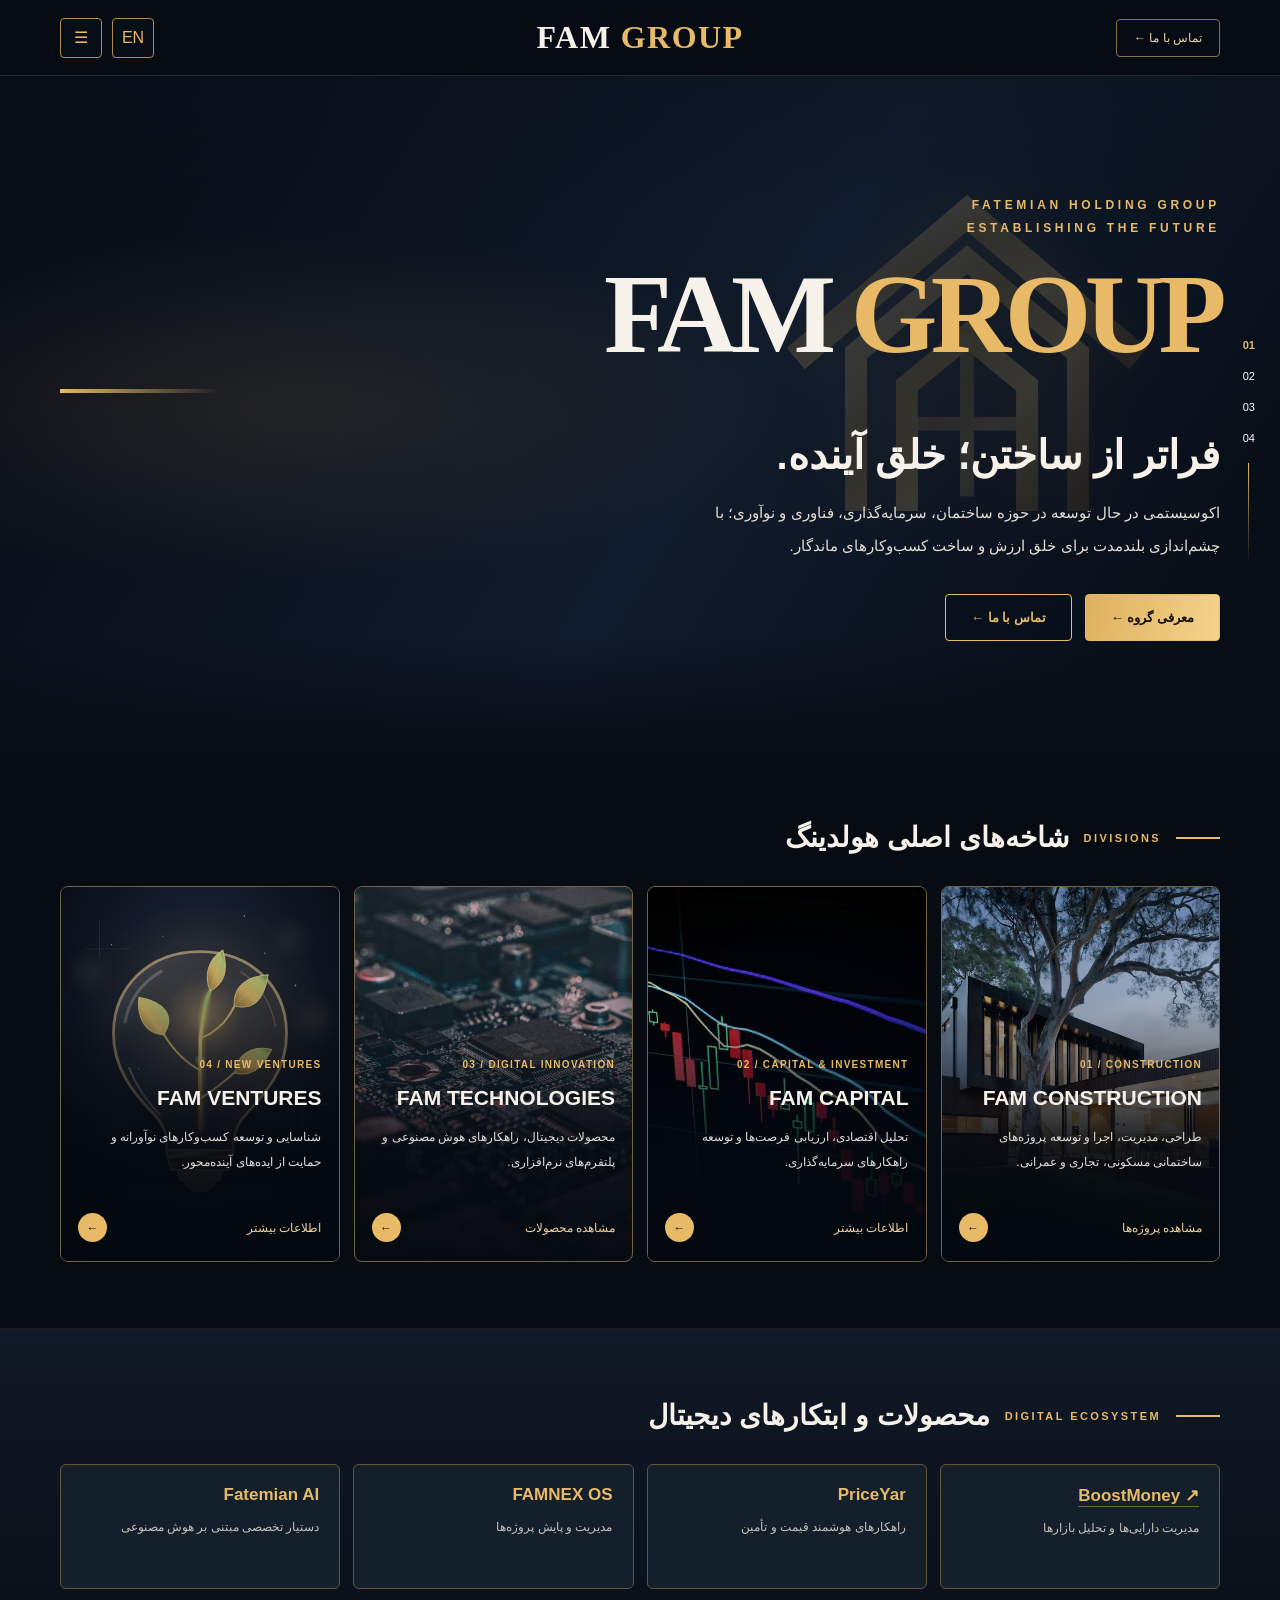
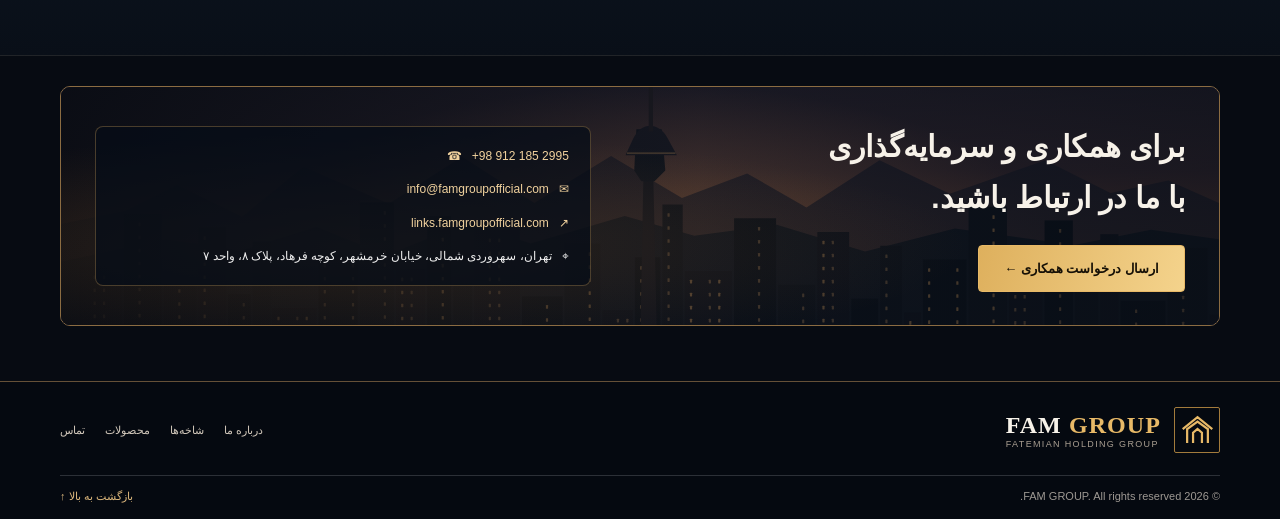
==== commit 14f7ab54: "Remove all project listings from homepage and simplify holding overview" ====
--- a/new-site/index.html
+++ b/new-site/index.html
@@ -2,12 +2,12 @@
 <html lang="fa" dir="rtl"><head>
 <meta charset="utf-8"><meta name="viewport" content="width=device-width,initial-scale=1">
 <meta name="theme-color" content="#070b12"><meta name="description" content="FAM GROUP — Fatemian Holding Group | Construction, Capital, Technologies and Ventures">
-<title>FAM GROUP | Fatemian Holding Group</title><link rel="stylesheet" href="./style.css?v=20261016-3">
+<title>FAM GROUP | Fatemian Holding Group</title><link rel="stylesheet" href="./style.css?v=20261016-4">
 </head><body>
 <header class="site-header" id="top"><div class="container">
 <div class="header-control"><button class="iconbtn" id="menuBtn" aria-expanded="false" aria-controls="mainMenu" aria-label="نمایش منو">☰</button><button class="iconbtn" id="languageBtn" aria-label="Change language">EN</button></div>
 <a href="#top" class="wordmark">FAM <span>GROUP</span></a><a href="#contact" class="header-contact"><span class="i18n-fa">تماس با ما ←</span><span class="i18n-en">Contact us →</span></a>
-<nav class="drawer" id="mainMenu" aria-hidden="true"><a href="#top"><span class="i18n-fa">صفحه اصلی</span><span class="i18n-en">Home</span></a><a href="#divisions"><span class="i18n-fa">شاخه‌های اصلی</span><span class="i18n-en">Divisions</span></a><a href="#projects"><span class="i18n-fa">پروژه‌ها</span><span class="i18n-en">Projects</span></a><a href="#products"><span class="i18n-fa">محصولات دیجیتال</span><span class="i18n-en">Digital products</span></a><a href="#contact"><span class="i18n-fa">تماس با ما</span><span class="i18n-en">Contact</span></a></nav>
+<nav class="drawer" id="mainMenu" aria-hidden="true"><a href="#top"><span class="i18n-fa">صفحه اصلی</span><span class="i18n-en">Home</span></a><a href="#divisions"><span class="i18n-fa">شاخه‌های اصلی</span><span class="i18n-en">Divisions</span></a><a href="#products"><span class="i18n-fa">محصولات دیجیتال</span><span class="i18n-en">Digital products</span></a><a href="#contact"><span class="i18n-fa">تماس با ما</span><span class="i18n-en">Contact</span></a></nav>
 </div></header>
 <main><section class="hero"><div class="hero-photo"></div><div class="container hero-content">
 <div class="eyebrow">FATEMIAN HOLDING GROUP<br>ESTABLISHING THE FUTURE</div>
@@ -24,16 +24,12 @@
 <a class="division tech" href="./technologies.html"><div class="division-content"><div class="division-kicker">03 / DIGITAL INNOVATION</div><h3>FAM TECHNOLOGIES</h3><p><span class="i18n-fa">محصولات دیجیتال، راهکارهای هوش مصنوعی و پلتفرم‌های نرم‌افزاری.</span><span class="i18n-en">Digital products, AI solutions and software platforms.</span></p><div class="go"><span class="i18n-fa">مشاهده محصولات</span><span class="i18n-en">Explore products</span><i>←</i></div></div></a>
 <a class="division venture" href="./ventures.html"><div class="division-content"><div class="division-kicker">04 / NEW VENTURES</div><h3>FAM VENTURES</h3><p><span class="i18n-fa">شناسایی و توسعه کسب‌وکارهای نوآورانه و حمایت از ایده‌های آینده‌محور.</span><span class="i18n-en">Developing new businesses and supporting forward-looking ideas.</span></p><div class="go"><span class="i18n-fa">اطلاعات بیشتر</span><span class="i18n-en">Learn more</span><i>←</i></div></div></a>
 </div></div></section>
-<section id="projects" class="section projects-area"><div class="container"><div class="projects-head"><div class="section-title"><span class="latin">FEATURED PROJECTS</span><h2><span class="i18n-fa">منتخبی از سوابق ساختمانی</span><span class="i18n-en">Selected project experience</span></h2></div><a class="more-link" href="./construction.html"><span class="i18n-fa">مشاهده همه ←</span><span class="i18n-en">View all →</span></a></div>
-<div class="project-row"><a href="./construction.html" class="project project-1"><div class="project-image"></div><div class="project-label"><strong><span class="i18n-fa">پروژه اَترا</span><span class="i18n-en">Atra</span></strong><span>←</span></div></a><a href="./construction.html" class="project project-2"><div class="project-image"></div><div class="project-label"><strong><span class="i18n-fa">پروژه طوبی</span><span class="i18n-en">Touba</span></strong><span>←</span></div></a><a href="./construction.html" class="project project-3"><div class="project-image"></div><div class="project-label"><strong><span class="i18n-fa">پروژه‌های باتیس</span><span class="i18n-en">Batis</span></strong><span>←</span></div></a></div>
-<p class="image-note"><span class="i18n-fa">تصاویر صرفاً مفهومی‌اند و به‌عنوان عکس واقعی پروژه‌ها ارائه نمی‌شوند.</span><span class="i18n-en">Illustrations are conceptual and do not depict the named projects.</span></p>
-</div></section>
 <section class="section product-strip" id="products"><div class="container"><div class="section-title"><span class="latin">DIGITAL ECOSYSTEM</span><h2><span class="i18n-fa">محصولات و ابتکارهای دیجیتال</span><span class="i18n-en">Digital products and initiatives</span></h2></div><div class="product-list">
 <div class="product"><h3><a href="https://boostmoney.famgroupofficial.com/" target="_blank" rel="noopener noreferrer">BoostMoney ↗</a></h3><p><span class="i18n-fa">مدیریت دارایی‌ها و تحلیل بازارها</span><span class="i18n-en">Assets and market analysis</span></p></div><div class="product"><h3>PriceYar</h3><p><span class="i18n-fa">راهکارهای هوشمند قیمت و تأمین</span><span class="i18n-en">Pricing and procurement tools</span></p></div><div class="product"><h3>FAMNEX OS</h3><p><span class="i18n-fa">مدیریت و پایش پروژه‌ها</span><span class="i18n-en">Project monitoring platform</span></p></div><div class="product"><h3>Fatemian AI</h3><p><span class="i18n-fa">دستیار تخصصی مبتنی بر هوش مصنوعی</span><span class="i18n-en">Specialized AI assistant</span></p></div>
 </div></div></section>
 <section class="container" id="contact"><div class="contact-panel"><div><h2><span class="i18n-fa">برای همکاری و سرمایه‌گذاری<br>با ما در ارتباط باشید.</span><span class="i18n-en">Let's build lasting value<br>together.</span></h2><a href="mailto:info@famgroupofficial.com?subject=FAM%20GROUP%20Partnership" class="btn"><span class="i18n-fa">ارسال درخواست همکاری ←</span><span class="i18n-en">Start a conversation →</span></a></div>
 <div class="contact-details"><a href="tel:+989121852995">☎ &nbsp; +98 912 185 2995</a><a href="mailto:info@famgroupofficial.com">✉ &nbsp; info@famgroupofficial.com</a><a href="https://links.famgroupofficial.com/" rel="noopener noreferrer" target="_blank">↗ &nbsp; links.famgroupofficial.com</a><div class="address"><span class="i18n-fa">⌖ &nbsp; تهران، سهروردی شمالی، خیابان خرمشهر، کوچه فرهاد، پلاک ۸، واحد ۷</span><span class="i18n-en">⌖ &nbsp; Unit 7, No. 8, Farhad Alley, Khorramshahr St., North Sohrevardi Ave., Tehran, Iran</span></div></div>
 </div></section></main>
-<footer class="site-footer"><div class="container"><div class="footer-top"><div class="footer-brand"><span class="footer-mark" aria-hidden="true"><svg viewBox="0 0 50 50" fill="none" stroke="currentColor" stroke-width="3"><path d="M5 23 25 7l20 16M11 42V23L25 13l14 10v19M19 42V28l6-5 6 5v14"/></svg></span><div><span class="wordmark">FAM <span>GROUP</span></span><small>FATEMIAN HOLDING GROUP</small></div></div><nav class="footer-links"><a href="#top"><span class="i18n-fa">درباره ما</span><span class="i18n-en">About</span></a><a href="#divisions"><span class="i18n-fa">شاخه‌ها</span><span class="i18n-en">Divisions</span></a><a href="#projects"><span class="i18n-fa">پروژه‌ها</span><span class="i18n-en">Projects</span></a><a href="#products"><span class="i18n-fa">محصولات</span><span class="i18n-en">Products</span></a><a href="#contact"><span class="i18n-fa">تماس</span><span class="i18n-en">Contact</span></a></nav></div><div class="footer-bottom"><span>© 2026 FAM GROUP. All rights reserved.</span><a href="#top"><span class="i18n-fa">بازگشت به بالا ↑</span><span class="i18n-en">Back to top ↑</span></a></div></div></footer>
-<script src="./main.js?v=20261016-3"></script>
+<footer class="site-footer"><div class="container"><div class="footer-top"><div class="footer-brand"><span class="footer-mark" aria-hidden="true"><svg viewBox="0 0 50 50" fill="none" stroke="currentColor" stroke-width="3"><path d="M5 23 25 7l20 16M11 42V23L25 13l14 10v19M19 42V28l6-5 6 5v14"/></svg></span><div><span class="wordmark">FAM <span>GROUP</span></span><small>FATEMIAN HOLDING GROUP</small></div></div><nav class="footer-links"><a href="#top"><span class="i18n-fa">درباره ما</span><span class="i18n-en">About</span></a><a href="#divisions"><span class="i18n-fa">شاخه‌ها</span><span class="i18n-en">Divisions</span></a><a href="#products"><span class="i18n-fa">محصولات</span><span class="i18n-en">Products</span></a><a href="#contact"><span class="i18n-fa">تماس</span><span class="i18n-en">Contact</span></a></nav></div><div class="footer-bottom"><span>© 2026 FAM GROUP. All rights reserved.</span><a href="#top"><span class="i18n-fa">بازگشت به بالا ↑</span><span class="i18n-en">Back to top ↑</span></a></div></div></footer>
+<script src="./main.js?v=20261016-4"></script>
 </body></html>
--- a/new-site/style.css
+++ b/new-site/style.css
@@ -2,16 +2,33 @@
 :root{--bg:#070b12;--panel:#0e1521;--panel2:#111d2c;--ink:#f7f2e9;--sub:#c6c3c0;--dim:#8f938f;--gold:#e8b967;--gold-dark:#a87738;--border:#765d39;--frame:1160px}
 *{box-sizing:border-box}html{scroll-behavior:smooth}body{margin:0;min-width:0;max-width:100%;overflow-x:hidden;background:var(--bg);color:var(--ink);font-family:Tahoma,"Arial",sans-serif;-webkit-font-smoothing:antialiased}a{color:inherit;text-decoration:none}button{font:inherit;cursor:pointer}img{max-width:100%;display:block}button:focus-visible,a:focus-visible{outline:2px solid var(--gold);outline-offset:4px}.container{width:min(var(--frame),calc(100% - 40px));margin-inline:auto}
 .site-header{position:relative;z-index:100;height:76px;background:#070c15eb;border-bottom:1px solid #c6a26a2e;backdrop-filter:blur(16px)}.site-header .container{height:100%;display:flex;align-items:center;justify-content:space-between;direction:ltr;position:relative;gap:20px}.header-control{display:flex;align-items:center;gap:10px}.iconbtn{display:grid;place-items:center;height:40px;min-width:42px;border:1px solid #b08a4d;border-radius:4px;background:#090f18ac;color:var(--gold)}.iconbtn:hover{background:#382c1a}.wordmark{font:600 clamp(22px,3.3vw,32px) Georgia,"Times New Roman",serif;white-space:nowrap;letter-spacing:.045em;direction:ltr}.wordmark span{color:var(--gold)}.site-header .wordmark{position:absolute;left:50%;transform:translateX(-50%)}.header-contact{border:1px solid #887047;padding:11px 17px;border-radius:4px;font-size:12px;color:#ead5af;direction:rtl}.drawer{position:absolute;top:64px;left:0;z-index:110;padding:18px;background:#0b1421;border:1px solid #765d39;border-radius:5px;box-shadow:0 18px 50px #000b;min-width:230px;display:none;direction:rtl}.drawer[aria-hidden="false"]{display:grid;gap:17px}.drawer a{font-size:13px}.drawer a:hover{color:var(--gold)}
-.hero{position:relative;min-height:675px;display:flex;align-items:center;background:#070d17;isolation:isolate;overflow:hidden}.hero::before{content:"";position:absolute;inset:0;z-index:-3;background:radial-gradient(ellipse at 75% 42%,#584831 0%,#172237 37%,transparent 66%),linear-gradient(118deg,#05080e 25%,#101d30 100%)}.hero-photo{position:absolute;inset:0;z-index:-2;background:linear-gradient(90deg,#05080eea 0%,#05080ebe 31%,#07101c70 64%,#080d1440 100%),url("./assets/hero.jpg") center 46%/cover no-repeat}.hero-photo::after{content:"";position:absolute;inset:0;background:linear-gradient(0deg,#080d16 0%,transparent 17%,transparent 80%,#0b122052 100%)}.hero-content{padding:108px 0 100px;position:relative}.eyebrow{font:600 12px/1.9 Arial,sans-serif;color:var(--gold);letter-spacing:.31em;direction:ltr;text-align:right}.hero h1{font:700 clamp(58px,8.7vw,116px)/1.04 Georgia,"Times New Roman",serif;direction:ltr;text-align:right;letter-spacing:-.059em;margin:17px 0 8px;white-space:normal;overflow-wrap:normal;max-width:100%}.hero h1 em{color:var(--gold);font-style:normal}.hero h1:after{content:"";display:block;background:linear-gradient(90deg,var(--gold),transparent);height:4px;width:160px;margin-top:17px}.hero h2{font-size:clamp(24px,3.7vw,40px);margin:30px 0 10px;font-weight:700;line-height:1.6}.hero p{font-size:15px;line-height:2.15;max-width:555px;color:#e5ded5;margin:0}.hero-buttons{display:flex;gap:13px;flex-wrap:wrap;margin-top:32px}.btn{display:inline-flex;align-items:center;justify-content:center;gap:13px;border:1px solid var(--gold);border-radius:4px;min-height:47px;padding:13px 25px;color:#161006;background:linear-gradient(105deg,#deb05d,#f4d38c);font-size:13px;font-weight:700;transition:transform .25s,filter .25s}.btn:hover{transform:translateY(-2px);filter:brightness(1.08)}.btn.outline{background:#07101bbc;color:var(--gold)}.hero-rail{position:absolute;right:25px;top:39%;z-index:2;display:grid;gap:19px;color:#fff;font:11px Arial;text-align:center}.hero-rail strong{color:var(--gold)}.hero-rail:after{content:"";width:1px;height:100px;background:linear-gradient(var(--gold),transparent);justify-self:center}
+.hero{position:relative;min-height:675px;display:flex;align-items:center;background:#070d17;isolation:isolate;overflow:hidden}.hero::before{content:"";position:absolute;inset:0;z-index:-3;background:radial-gradient(ellipse at 75% 42%,#584831 0%,#172237 37%,transparent 66%),linear-gradient(118deg,#05080e 25%,#101d30 100%)}.hero-photo{position:absolute;inset:0;z-index:-2;background:radial-gradient(ellipse at 22% 49%,#98733b29,transparent 36%),linear-gradient(122deg,#070c15 4%,#101b2b 55%,#060b13 100%),url("./assets/hero-monogram.svg") 18% 50%/auto 80% no-repeat}.hero-photo::after{content:"";position:absolute;inset:0;background:linear-gradient(0deg,#080d16 0%,transparent 17%,transparent 80%,#0b122052 100%)}.hero-content{padding:108px 0 100px;position:relative}.eyebrow{font:600 12px/1.9 Arial,sans-serif;color:var(--gold);letter-spacing:.31em;direction:ltr;text-align:right}.hero h1{font:700 clamp(58px,8.7vw,116px)/1.04 Georgia,"Times New Roman",serif;direction:ltr;text-align:right;letter-spacing:-.059em;margin:17px 0 8px;white-space:normal;overflow-wrap:normal;max-width:100%}.hero h1 em{color:var(--gold);font-style:normal}.hero h1:after{content:"";display:block;background:linear-gradient(90deg,var(--gold),transparent);height:4px;width:160px;margin-top:17px}.hero h2{font-size:clamp(24px,3.7vw,40px);margin:30px 0 10px;font-weight:700;line-height:1.6}.hero p{font-size:15px;line-height:2.15;max-width:555px;color:#e5ded5;margin:0}.hero-buttons{display:flex;gap:13px;flex-wrap:wrap;margin-top:32px}.btn{display:inline-flex;align-items:center;justify-content:center;gap:13px;border:1px solid var(--gold);border-radius:4px;min-height:47px;padding:13px 25px;color:#161006;background:linear-gradient(105deg,#deb05d,#f4d38c);font-size:13px;font-weight:700;transition:transform .25s,filter .25s}.btn:hover{transform:translateY(-2px);filter:brightness(1.08)}.btn.outline{background:#07101bbc;color:var(--gold)}.hero-rail{position:absolute;right:25px;top:39%;z-index:2;display:grid;gap:19px;color:#fff;font:11px Arial;text-align:center}.hero-rail strong{color:var(--gold)}.hero-rail:after{content:"";width:1px;height:100px;background:linear-gradient(var(--gold),transparent);justify-self:center}
 .section{padding:66px 0}.section-title{display:flex;align-items:center;gap:15px;margin:0 0 27px}.section-title:before{content:"";height:2px;width:44px;flex:0 0 44px;background:var(--gold)}.section-title .latin{color:var(--gold);letter-spacing:.22em;font:600 11px Arial,sans-serif;direction:ltr;white-space:nowrap}.section-title h2{font-size:clamp(19px,2.6vw,28px);font-weight:600;margin:0;line-height:1.5}
-.division-grid{display:grid;grid-template-columns:repeat(4,minmax(0,1fr));gap:14px}.division{position:relative;min-height:376px;display:flex;align-items:flex-end;isolation:isolate;border:1px solid #766247;border-radius:8px;overflow:hidden;background:#142238;transition:transform .25s,border-color .25s}.division:hover{transform:translateY(-5px);border-color:var(--gold)}.division::before{content:"";position:absolute;inset:0;z-index:-2;background-position:center;background-size:cover;transition:transform .4s}.division:hover::before{transform:scale(1.05)}.division::after{content:"";position:absolute;inset:0;z-index:-1;background:linear-gradient(0deg,#04080ffb 0%,#04080fea 30%,#04080f40 69%,transparent 100%)}.division.construct::before{background-image:url("./assets/construction.jpg"),url("../assets/construction.svg")}.division.invest::before{background-image:url("./assets/capital.jpg"),url("../assets/capital.svg")}.division.tech::before{background-image:url("./assets/technology.jpg"),url("../assets/technologies.svg")}.division.venture::before{background-image:url("./assets/ventures.jpg"),url("../assets/ventures.svg")}.division-content{padding:19px 17px;width:100%}.division-kicker{color:var(--gold);font:600 10px/1.5 Arial,sans-serif;direction:ltr;text-align:right;letter-spacing:.13em}.division h3{font:700 clamp(15px,1.68vw,21px)/1.35 Arial,sans-serif;direction:ltr;text-align:right;margin:12px 0 13px;overflow-wrap:anywhere}.division p{color:#e0ddd8;font-size:12px;line-height:2.05;min-height:73px;margin:0 0 15px}.go{display:flex;gap:8px;align-items:center;font-size:12px;color:#f0d29e}.go i{display:grid;place-items:center;background:var(--gold);color:#120e09;width:29px;height:29px;border-radius:50%;font-style:normal;margin-right:auto}
-.projects-area{padding-top:14px}.projects-head{display:flex;align-items:center;justify-content:space-between;gap:10px}.more-link{font-size:12px;color:var(--gold);white-space:nowrap}.project-row{display:grid;grid-template-columns:repeat(3,minmax(0,1fr));gap:15px}.project{position:relative;min-width:0;height:235px;overflow:hidden;border:1px solid #6e573b;border-radius:7px;background:#101b29}.project .project-image{position:absolute;inset:0;background-size:cover;background-position:center;transition:transform .3s}.project:hover .project-image{transform:scale(1.05)}.project-1 .project-image{background-image:url("./assets/project-a.jpg"),url("../assets/construction.svg")}.project-2 .project-image{background-image:url("./assets/project-b.jpg"),url("../assets/construction.svg")}.project-3 .project-image{background-image:url("./assets/project-c.jpg"),url("../assets/construction.svg")}.project:after{content:"";position:absolute;inset:0;background:linear-gradient(0deg,#04070cf2 0%,transparent 65%)}.project-label{position:absolute;bottom:17px;right:18px;left:18px;z-index:1;display:flex;justify-content:space-between;align-items:center;gap:8px;font-size:15px}.project-label span{display:grid;place-items:center;border-radius:50%;background:var(--gold);color:#16100a;flex:0 0 29px;height:29px}.image-note{font-size:11px;color:#92969b;margin-top:13px}
+.division-grid{display:grid;grid-template-columns:repeat(4,minmax(0,1fr));gap:14px}.division{position:relative;min-height:376px;display:flex;align-items:flex-end;isolation:isolate;border:1px solid #766247;border-radius:8px;overflow:hidden;background:#142238;transition:transform .25s,border-color .25s}.division:hover{transform:translateY(-5px);border-color:var(--gold)}.division::before{content:"";position:absolute;inset:0;z-index:-2;background-position:center;background-size:cover;transition:transform .4s}.division:hover::before{transform:scale(1.05)}.division::after{content:"";position:absolute;inset:0;z-index:-1;background:linear-gradient(0deg,#04080ffb 0%,#04080fea 30%,#04080f40 69%,transparent 100%)}.division.construct::before{background-image:url("./assets/construction.jpg"),url("../assets/construction.svg")}.division.invest::before{background-image:url("./assets/capital.jpg"),url("../assets/capital.svg")}.division.tech::before{background-image:url("./assets/technology.jpg"),url("../assets/technologies.svg")}.division.venture::before{background-image:url("./assets/ventures-innovation.svg");background-position:center 42%}.division-content{padding:19px 17px;width:100%}.division-kicker{color:var(--gold);font:600 10px/1.5 Arial,sans-serif;direction:ltr;text-align:right;letter-spacing:.13em}.division h3{font:700 clamp(15px,1.68vw,21px)/1.35 Arial,sans-serif;direction:ltr;text-align:right;margin:12px 0 13px;overflow-wrap:anywhere}.division p{color:#e0ddd8;font-size:12px;line-height:2.05;min-height:73px;margin:0 0 15px}.go{display:flex;gap:8px;align-items:center;font-size:12px;color:#f0d29e}.go i{display:grid;place-items:center;background:var(--gold);color:#120e09;width:29px;height:29px;border-radius:50%;font-style:normal;margin-right:auto}
+.projects-area{padding-top:14px}.projects-head{display:flex;align-items:center;justify-content:space-between;gap:10px}.more-link{font-size:12px;color:var(--gold);white-space:nowrap}.project-row{display:grid;grid-template-columns:repeat(3,minmax(0,1fr));gap:15px}.project{position:relative;min-width:0;height:235px;overflow:hidden;border:1px solid #6e573b;border-radius:7px;background:#101b29}.project .project-image{position:absolute;inset:0;background-size:cover;background-position:center;transition:transform .3s}.project:hover .project-image{transform:scale(1.05)}.project-1 .project-image{background-image:url("./assets/project-a.jpg"),url("../assets/construction.svg")}.project-2 .project-image{background-image:url("./assets/project-b.jpg"),url("../assets/construction.svg")}.project-3 .project-image{background-image:url("./assets/project-c.jpg"),url("../assets/construction.svg")}.project:after{content:"";position:absolute;inset:0;background:linear-gradient(0deg,#04070cf2 0%,transparent 65%)}.project-label{position:absolute;bottom:17px;right:18px;left:18px;z-index:1;display:flex;justify-content:space-between;align-items:center;gap:8px;font-size:15px}.project-label > span{display:grid;place-items:center;border-radius:50%;background:var(--gold);color:#16100a;flex:0 0 29px;height:29px}.image-note{font-size:11px;color:#92969b;margin-top:13px}
 .product-strip{background:linear-gradient(180deg,#101926,#090f18);border-top:1px solid #6f56352e;border-bottom:1px solid #6f56352e}.product-list{display:grid;grid-template-columns:repeat(4,minmax(0,1fr));gap:13px}.product{min-height:125px;padding:20px;background:#131f2b;border:1px solid #67543a;border-radius:6px}.product h3{margin:0 0 12px;color:var(--gold);font:700 17px Arial,sans-serif;direction:ltr;text-align:right}.product p{color:#c6c2bc;font-size:12px;line-height:1.8;margin:0}.product a{text-decoration:underline;text-decoration-color:#796038;text-underline-offset:5px}
-.contact-panel{margin:30px auto 55px;position:relative;overflow:hidden;isolation:isolate;min-height:240px;border:1px solid #8b6c42;border-radius:10px;background:#121a29;display:grid;grid-template-columns:1.15fr 1fr;align-items:center;gap:24px;padding:32px 34px}.contact-panel:before{content:"";position:absolute;inset:0;z-index:-2;background:linear-gradient(90deg,#080b12ef 0%,#080b1291 55%,#070b12b0 100%),url("./assets/tehran.jpg") center 57%/cover no-repeat}.contact-panel:after{content:"";z-index:-1;position:absolute;inset:0;background:radial-gradient(ellipse at 26% 67%,#a66c2d36,transparent 50%)}.contact-panel h2{font-size:clamp(21px,2.8vw,30px);line-height:1.7;margin:0 0 22px}.contact-details{border:1px solid #b58d5061;border-radius:8px;padding:18px 21px;background:#060d18bc;display:grid;gap:11px;font-size:12px;line-height:1.85}.contact-details a{color:#f1d29e;overflow-wrap:anywhere}.contact-details .address{color:#eee;overflow-wrap:anywhere}
+.contact-panel{margin:30px auto 55px;position:relative;overflow:hidden;isolation:isolate;min-height:240px;border:1px solid #8b6c42;border-radius:10px;background:#121a29;display:grid;grid-template-columns:1.15fr 1fr;align-items:center;gap:24px;padding:32px 34px}.contact-panel:before{content:"";position:absolute;inset:0;z-index:-2;background:linear-gradient(90deg,#080b12ef 0%,#080b1291 55%,#070b12b0 100%),url("./assets/tehran.svg") center 57%/cover no-repeat}.contact-panel:after{content:"";z-index:-1;position:absolute;inset:0;background:radial-gradient(ellipse at 26% 67%,#a66c2d36,transparent 50%)}.contact-panel h2{font-size:clamp(21px,2.8vw,30px);line-height:1.7;margin:0 0 22px}.contact-details{border:1px solid #b58d5061;border-radius:8px;padding:18px 21px;background:#060d18bc;display:grid;gap:11px;font-size:12px;line-height:1.85}.contact-details a{color:#f1d29e;overflow-wrap:anywhere}.contact-details .address{color:#eee;overflow-wrap:anywhere}
 .site-footer{border-top:1px solid #655037;background:#050910;padding:25px 0 16px}.footer-top{display:flex;justify-content:space-between;align-items:center;flex-wrap:wrap;gap:22px}.footer-brand{display:flex;align-items:center;gap:13px}.footer-mark{width:46px;height:46px;border:1px solid #a37b3c;border-radius:2px;display:grid;place-items:center;color:var(--gold)}.footer-mark svg{height:37px;width:37px}.footer-brand .wordmark{font-size:24px}.footer-brand small{display:block;font:9px Arial;letter-spacing:.15em;color:#aa9f92;direction:ltr}.footer-links{display:flex;gap:20px;flex-wrap:wrap;font-size:11px;color:#d2c8bb}.footer-bottom{margin-top:22px;border-top:1px solid #2c3037;padding-top:14px;display:flex;justify-content:space-between;gap:18px;color:#9e9993;font:11px Arial,sans-serif}.footer-bottom a{color:#dcb77c}
 .sub-hero{min-height:380px;position:relative;overflow:hidden;display:flex;align-items:center;background:linear-gradient(90deg,#07101aea,#07101a88),var(--sub-bg,linear-gradient(#101b2a,#0c1017));background-size:cover;background-position:center}.sub-hero .container{padding:70px 0;position:relative}.sub-hero .eyebrow{font-size:12px}.sub-hero h1{font:700 clamp(30px,5vw,60px) Arial,sans-serif;letter-spacing:-.02em;margin:20px 0;direction:ltr;text-align:right}.sub-hero p{font-size:16px;line-height:2;max-width:600px;color:#e4ddd3}.content-text{font-size:14px;line-height:2.25;max-width:880px;color:#d2cdc7}.feature-grid{display:grid;grid-template-columns:repeat(3,minmax(0,1fr));gap:16px}.feature{background:#111a27;border:1px solid #5e4c33;border-radius:7px;padding:24px;min-height:170px}.feature strong{color:var(--gold);font-size:18px}.feature p{color:#d1c8bd;font-size:13px;line-height:2}.backline{display:inline-flex;margin-top:35px;color:var(--gold);font-size:13px}
 .en .i18n-fa{display:none}.i18n-en{display:none}.en .i18n-en{display:inline}.en .i18n-fa{display:none}.en .block-en{display:block}.block-en{display:none}
 @media(max-width:1000px){.division-grid{grid-template-columns:repeat(2,minmax(0,1fr))}.division{min-height:365px}.division h3{font-size:20px}.project-row{gap:11px}}
 @media(max-width:700px){.container{width:calc(100% - 36px)}.site-header{height:64px}.site-header .container{gap:7px}.header-control{gap:8px}.iconbtn{height:35px;min-width:36px}.header-contact{display:none}.site-header .wordmark{position:static;transform:none;margin-left:auto;font-size:clamp(21px,6.2vw,28px)}.drawer{top:54px}
-.hero{min-height:620px;align-items:flex-end}.hero-photo{background:linear-gradient(0deg,#050910f9 7%,#050910c9 54%,#05091042 100%),url("./assets/hero.jpg") 60% top/auto 65% no-repeat}.hero-content{padding:205px 0 60px}.eyebrow{font-size:10px;letter-spacing:.12em;overflow-wrap:anywhere}.hero h1{font-size:clamp(44px,11.3vw,67px);margin:12px 0 13px;letter-spacing:-.07em}.hero h1:after{width:90px;height:3px;margin-top:12px}.hero h2{font-size:clamp(21px,6vw,28px);line-height:1.55;margin:15px 0 11px}.hero p{font-size:13px;line-height:2}.hero-buttons{gap:9px;margin-top:24px}.btn{padding:12px 15px;min-height:43px;font-size:12px;gap:8px}.hero-rail{display:none}.section{padding:46px 0}.section-title{gap:8px;flex-wrap:wrap}.section-title:before{width:24px;flex-basis:24px}.section-title .latin{font-size:10px;letter-spacing:.12em}.section-title h2{font-size:20px;flex-basis:100%}.division-grid{grid-template-columns:1fr}.division{min-height:320px}.division h3{font-size:22px}.division p{min-height:0}.projects-area{padding-top:10px}.projects-head{align-items:flex-start}.project-row{grid-template-columns:1fr}.project{height:210px}.product-list{grid-template-columns:repeat(2,minmax(0,1fr))}.product{padding:15px}.contact-panel{margin:22px auto 45px;grid-template-columns:1fr;gap:25px;padding:24px 18px}.contact-panel h2{font-size:22px}.contact-details{font-size:12px;padding:16px}.footer-top{align-items:flex-start}.footer-links{gap:14px}.footer-brand .wordmark{font-size:23px}.footer-bottom{font-size:10px}.feature-grid{grid-template-columns:1fr}.sub-hero{min-height:345px}.sub-hero h1{font-size:36px}.sub-hero p{font-size:14px}}
-@media(max-width:355px){.site-header .wordmark{font-size:20px}.hero h1{font-size:41px}.btn{font-size:11px}.product-list{grid-template-columns:1fr}}+.hero{min-height:535px;align-items:center}.hero-photo{background:radial-gradient(ellipse at 50% 25%,#775b3522,transparent 55%),linear-gradient(180deg,#0d1726,#080c14),url("./assets/hero-monogram.svg") center 7%/190px auto no-repeat}.hero-content{padding:126px 0 62px}.eyebrow{font-size:10px;letter-spacing:.12em;overflow-wrap:anywhere}.hero h1{font-size:clamp(44px,11.3vw,67px);margin:12px 0 13px;letter-spacing:-.07em}.hero h1:after{width:90px;height:3px;margin-top:12px}.hero h2{font-size:clamp(21px,6vw,28px);line-height:1.55;margin:15px 0 11px}.hero p{font-size:13px;line-height:2}.hero-buttons{gap:9px;margin-top:24px}.btn{padding:12px 15px;min-height:43px;font-size:12px;gap:8px}.hero-rail{display:none}.section{padding:46px 0}.section-title{gap:8px;flex-wrap:wrap}.section-title:before{width:24px;flex-basis:24px}.section-title .latin{font-size:10px;letter-spacing:.12em}.section-title h2{font-size:20px;flex-basis:100%}.division-grid{grid-template-columns:1fr}.division{min-height:320px}.division h3{font-size:22px}.division p{min-height:0}.projects-area{padding-top:10px}.projects-head{align-items:flex-start}.project-row{grid-template-columns:1fr}.project{height:210px}.product-list{grid-template-columns:repeat(2,minmax(0,1fr))}.product{padding:15px}.contact-panel{margin:22px auto 45px;grid-template-columns:1fr;gap:25px;padding:24px 18px}.contact-panel h2{font-size:22px}.contact-details{font-size:12px;padding:16px}.footer-top{align-items:flex-start}.footer-links{gap:14px}.footer-brand .wordmark{font-size:23px}.footer-bottom{font-size:10px}.feature-grid{grid-template-columns:1fr}.sub-hero{min-height:345px}.sub-hero h1{font-size:36px}.sub-hero p{font-size:14px}}
+@media(max-width:355px){.site-header .wordmark{font-size:20px}.hero h1{font-size:41px}.btn{font-size:11px}.product-list{grid-template-columns:1fr}}
+/* Original architectural monogram; no circular badge in the homepage hero. */
+.hero::after{content:"";position:absolute;z-index:-1;right:10%;top:14%;width:min(34vw,370px);height:min(37vw,400px);background:url("./assets/monogram.svg") center/contain no-repeat;opacity:.19;pointer-events:none;filter:drop-shadow(0 0 28px #e7b15b55)}
+@media(max-width:700px){.hero::after{right:10%;top:11%;width:220px;height:230px;opacity:.13}}
+/* English layout follows its reading direction without moving the desktop wordmark. */
+body.en .hero .eyebrow,body.en .hero h1,body.en .division h3,body.en .division-kicker,body.en .product h3,body.en .section-title .latin,body.en .sub-hero h1{text-align:left}
+body.en .hero h1:after{background:linear-gradient(90deg,var(--gold),transparent)}
+body.en .division-content,body.en .contact-panel{direction:ltr}
+body.en .division .go i{margin-right:0;margin-left:auto}
+body.en .hero-buttons{justify-content:flex-start}
+
+/* Ensure translated labels do not accidentally inherit the gold icon rules. */
+body:not(.en) .i18n-en{display:none!important}
+body.en .i18n-fa{display:none!important}
+body.en .i18n-en{display:inline!important}
+
+/* fam-contact-bidi-fix: preserve readable phone numbers in Persian UI */
+.contact-details a[href^="tel:"]{display:block;direction:ltr;text-align:right;unicode-bidi:isolate}
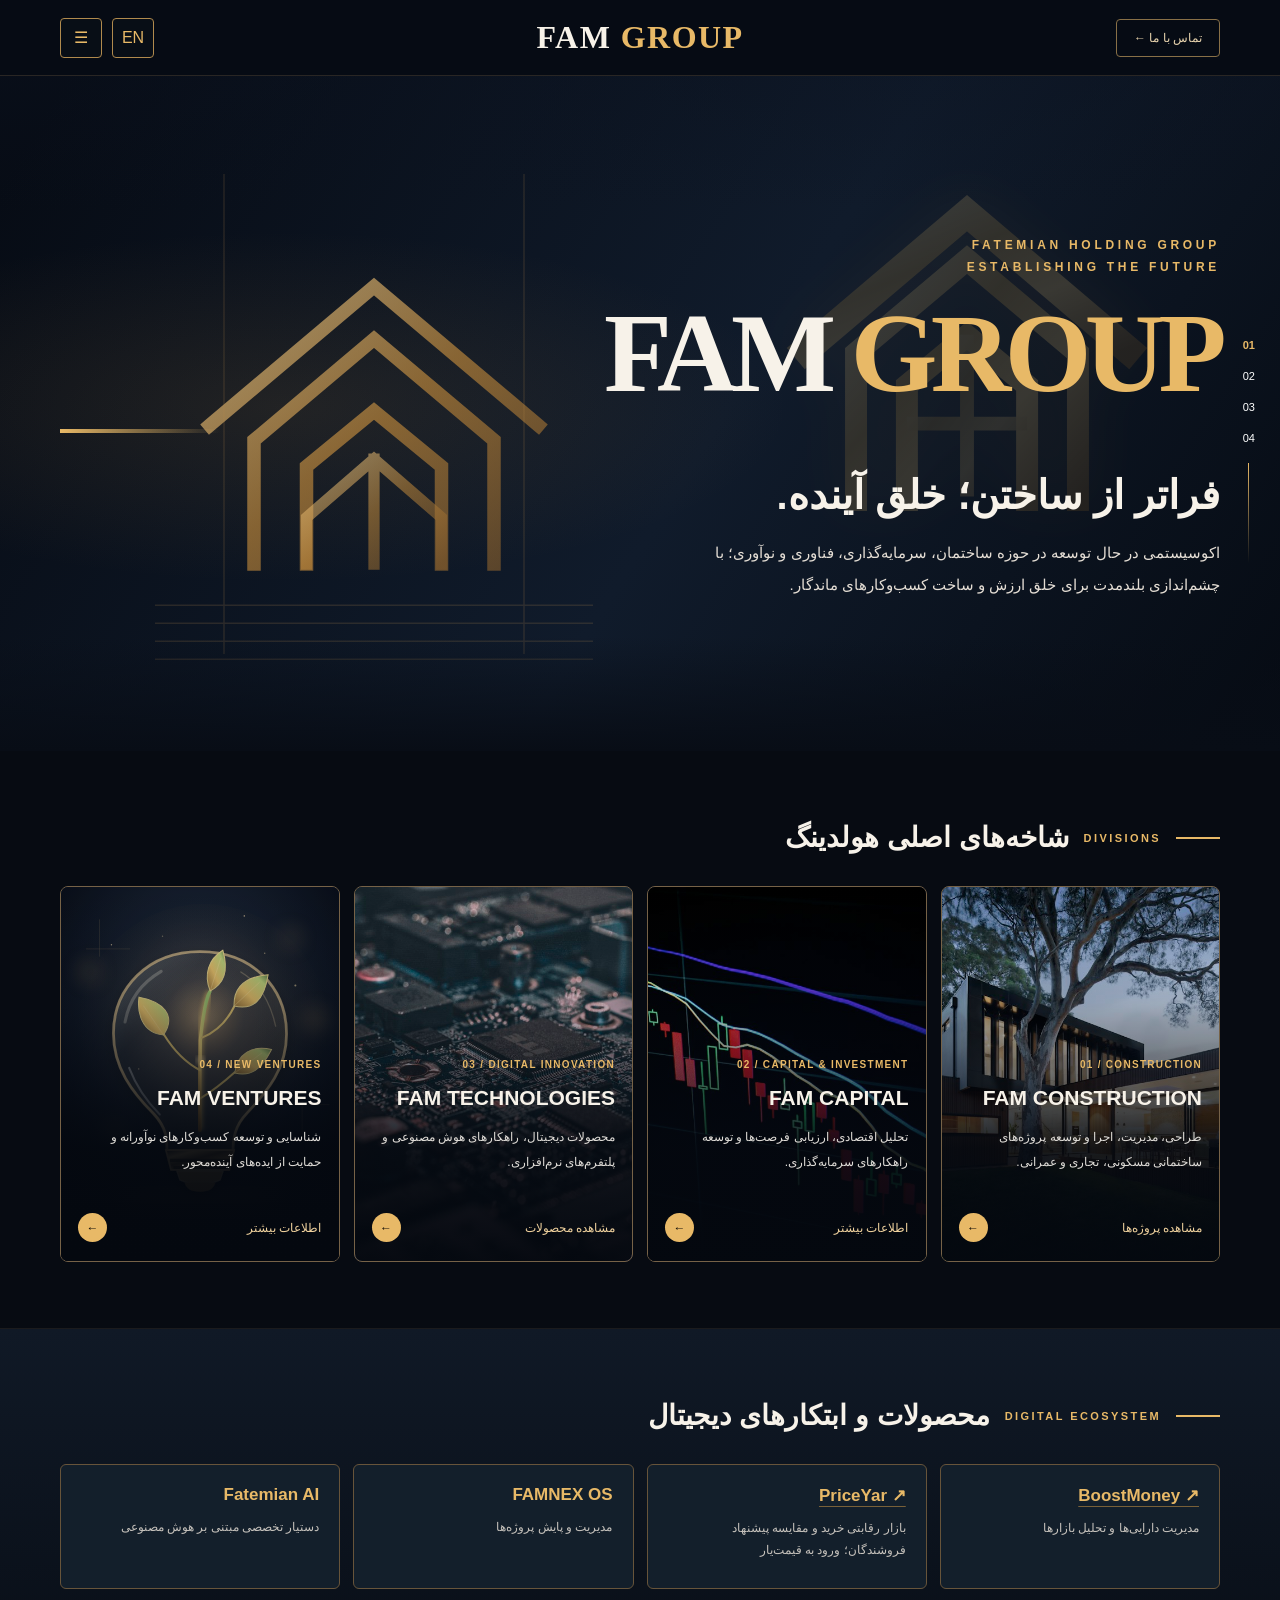
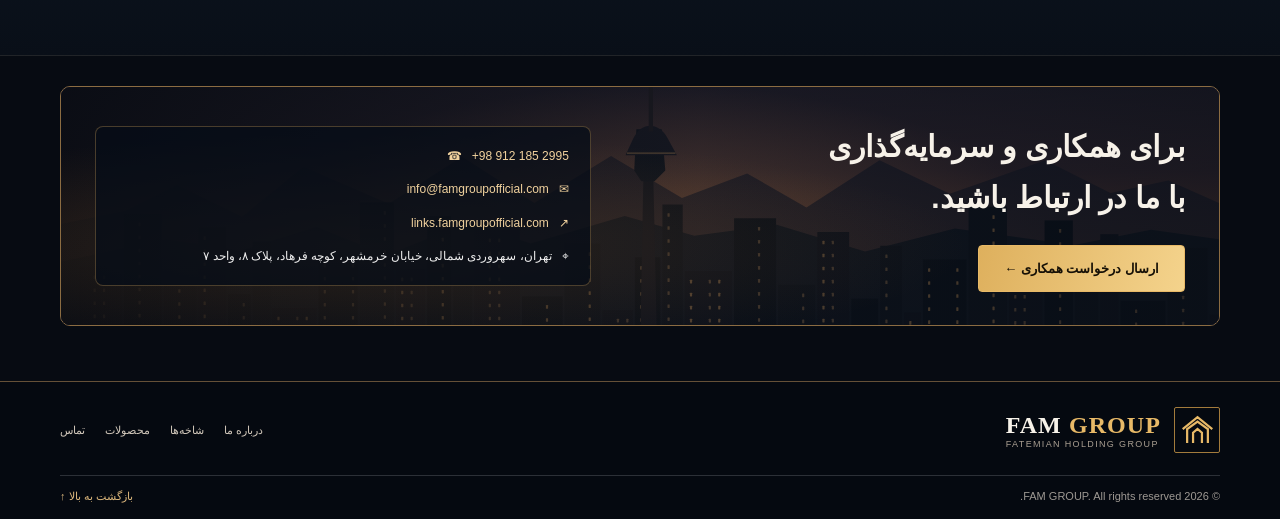
==== commit 9a5ae9c6: "Remove two home hero buttons and make PriceYar card link to its public website" ====
--- a/new-site/index.html
+++ b/new-site/index.html
@@ -2,7 +2,7 @@
 <html lang="fa" dir="rtl"><head>
 <meta charset="utf-8"><meta name="viewport" content="width=device-width,initial-scale=1">
 <meta name="theme-color" content="#070b12"><meta name="description" content="FAM GROUP — Fatemian Holding Group | Construction, Capital, Technologies and Ventures">
-<title>FAM GROUP | Fatemian Holding Group</title><link rel="stylesheet" href="./style.css?v=20261016-4">
+<title>FAM GROUP | Fatemian Holding Group</title><link rel="stylesheet" href="./style.css?v=20261016-7">
 </head><body>
 <header class="site-header" id="top"><div class="container">
 <div class="header-control"><button class="iconbtn" id="menuBtn" aria-expanded="false" aria-controls="mainMenu" aria-label="نمایش منو">☰</button><button class="iconbtn" id="languageBtn" aria-label="Change language">EN</button></div>
@@ -14,7 +14,6 @@
 <h1>FAM <em>GROUP</em></h1>
 <h2><span class="i18n-fa">فراتر از ساختن؛ خلق آینده.</span><span class="i18n-en">Beyond building. Creating the future.</span></h2>
 <p><span class="i18n-fa">اکوسیستمی در حال توسعه در حوزه ساختمان، سرمایه‌گذاری، فناوری و نوآوری؛ با چشم‌اندازی بلندمدت برای خلق ارزش و ساخت کسب‌وکارهای ماندگار.</span><span class="i18n-en">A growing group across construction, investments, technology and innovation, focused on lasting value and meaningful new ventures.</span></p>
-<div class="hero-buttons"><a href="#divisions" class="btn"><span class="i18n-fa">معرفی گروه ←</span><span class="i18n-en">Explore FAM →</span></a><a href="#contact" class="btn outline"><span class="i18n-fa">تماس با ما ←</span><span class="i18n-en">Contact us →</span></a></div>
 </div><div class="hero-rail" aria-hidden="true"><strong>01</strong><span>02</span><span>03</span><span>04</span></div></section>
 <section id="divisions" class="section"><div class="container">
 <div class="section-title"><span class="latin">DIVISIONS</span><h2><span class="i18n-fa">شاخه‌های اصلی هولدینگ</span><span class="i18n-en">Our group divisions</span></h2></div>
@@ -25,7 +24,7 @@
 <a class="division venture" href="./ventures.html"><div class="division-content"><div class="division-kicker">04 / NEW VENTURES</div><h3>FAM VENTURES</h3><p><span class="i18n-fa">شناسایی و توسعه کسب‌وکارهای نوآورانه و حمایت از ایده‌های آینده‌محور.</span><span class="i18n-en">Developing new businesses and supporting forward-looking ideas.</span></p><div class="go"><span class="i18n-fa">اطلاعات بیشتر</span><span class="i18n-en">Learn more</span><i>←</i></div></div></a>
 </div></div></section>
 <section class="section product-strip" id="products"><div class="container"><div class="section-title"><span class="latin">DIGITAL ECOSYSTEM</span><h2><span class="i18n-fa">محصولات و ابتکارهای دیجیتال</span><span class="i18n-en">Digital products and initiatives</span></h2></div><div class="product-list">
-<div class="product"><h3><a href="https://boostmoney.famgroupofficial.com/" target="_blank" rel="noopener noreferrer">BoostMoney ↗</a></h3><p><span class="i18n-fa">مدیریت دارایی‌ها و تحلیل بازارها</span><span class="i18n-en">Assets and market analysis</span></p></div><div class="product"><h3>PriceYar</h3><p><span class="i18n-fa">راهکارهای هوشمند قیمت و تأمین</span><span class="i18n-en">Pricing and procurement tools</span></p></div><div class="product"><h3>FAMNEX OS</h3><p><span class="i18n-fa">مدیریت و پایش پروژه‌ها</span><span class="i18n-en">Project monitoring platform</span></p></div><div class="product"><h3>Fatemian AI</h3><p><span class="i18n-fa">دستیار تخصصی مبتنی بر هوش مصنوعی</span><span class="i18n-en">Specialized AI assistant</span></p></div>
+<div class="product"><h3><a href="https://boostmoney.famgroupofficial.com/" target="_blank" rel="noopener noreferrer">BoostMoney ↗</a></h3><p><span class="i18n-fa">مدیریت دارایی‌ها و تحلیل بازارها</span><span class="i18n-en">Assets and market analysis</span></p></div><div class="product"><h3><a href="https://jobemploy22-commits.github.io/gheimatyar-live-auction/" target="_blank" rel="noopener noreferrer">PriceYar ↗</a></h3><p><span class="i18n-fa">بازار رقابتی خرید و مقایسه پیشنهاد فروشندگان؛ ورود به قیمت‌یار</span><span class="i18n-en">Procurement marketplace and supplier quotes — visit PriceYar</span></p></div><div class="product"><h3>FAMNEX OS</h3><p><span class="i18n-fa">مدیریت و پایش پروژه‌ها</span><span class="i18n-en">Project monitoring platform</span></p></div><div class="product"><h3>Fatemian AI</h3><p><span class="i18n-fa">دستیار تخصصی مبتنی بر هوش مصنوعی</span><span class="i18n-en">Specialized AI assistant</span></p></div>
 </div></div></section>
 <section class="container" id="contact"><div class="contact-panel"><div><h2><span class="i18n-fa">برای همکاری و سرمایه‌گذاری<br>با ما در ارتباط باشید.</span><span class="i18n-en">Let's build lasting value<br>together.</span></h2><a href="mailto:info@famgroupofficial.com?subject=FAM%20GROUP%20Partnership" class="btn"><span class="i18n-fa">ارسال درخواست همکاری ←</span><span class="i18n-en">Start a conversation →</span></a></div>
 <div class="contact-details"><a href="tel:+989121852995">☎ &nbsp; +98 912 185 2995</a><a href="mailto:info@famgroupofficial.com">✉ &nbsp; info@famgroupofficial.com</a><a href="https://links.famgroupofficial.com/" rel="noopener noreferrer" target="_blank">↗ &nbsp; links.famgroupofficial.com</a><div class="address"><span class="i18n-fa">⌖ &nbsp; تهران، سهروردی شمالی، خیابان خرمشهر، کوچه فرهاد، پلاک ۸، واحد ۷</span><span class="i18n-en">⌖ &nbsp; Unit 7, No. 8, Farhad Alley, Khorramshahr St., North Sohrevardi Ave., Tehran, Iran</span></div></div>
--- a/new-site/style.css
+++ b/new-site/style.css
@@ -2,7 +2,7 @@
 :root{--bg:#070b12;--panel:#0e1521;--panel2:#111d2c;--ink:#f7f2e9;--sub:#c6c3c0;--dim:#8f938f;--gold:#e8b967;--gold-dark:#a87738;--border:#765d39;--frame:1160px}
 *{box-sizing:border-box}html{scroll-behavior:smooth}body{margin:0;min-width:0;max-width:100%;overflow-x:hidden;background:var(--bg);color:var(--ink);font-family:Tahoma,"Arial",sans-serif;-webkit-font-smoothing:antialiased}a{color:inherit;text-decoration:none}button{font:inherit;cursor:pointer}img{max-width:100%;display:block}button:focus-visible,a:focus-visible{outline:2px solid var(--gold);outline-offset:4px}.container{width:min(var(--frame),calc(100% - 40px));margin-inline:auto}
 .site-header{position:relative;z-index:100;height:76px;background:#070c15eb;border-bottom:1px solid #c6a26a2e;backdrop-filter:blur(16px)}.site-header .container{height:100%;display:flex;align-items:center;justify-content:space-between;direction:ltr;position:relative;gap:20px}.header-control{display:flex;align-items:center;gap:10px}.iconbtn{display:grid;place-items:center;height:40px;min-width:42px;border:1px solid #b08a4d;border-radius:4px;background:#090f18ac;color:var(--gold)}.iconbtn:hover{background:#382c1a}.wordmark{font:600 clamp(22px,3.3vw,32px) Georgia,"Times New Roman",serif;white-space:nowrap;letter-spacing:.045em;direction:ltr}.wordmark span{color:var(--gold)}.site-header .wordmark{position:absolute;left:50%;transform:translateX(-50%)}.header-contact{border:1px solid #887047;padding:11px 17px;border-radius:4px;font-size:12px;color:#ead5af;direction:rtl}.drawer{position:absolute;top:64px;left:0;z-index:110;padding:18px;background:#0b1421;border:1px solid #765d39;border-radius:5px;box-shadow:0 18px 50px #000b;min-width:230px;display:none;direction:rtl}.drawer[aria-hidden="false"]{display:grid;gap:17px}.drawer a{font-size:13px}.drawer a:hover{color:var(--gold)}
-.hero{position:relative;min-height:675px;display:flex;align-items:center;background:#070d17;isolation:isolate;overflow:hidden}.hero::before{content:"";position:absolute;inset:0;z-index:-3;background:radial-gradient(ellipse at 75% 42%,#584831 0%,#172237 37%,transparent 66%),linear-gradient(118deg,#05080e 25%,#101d30 100%)}.hero-photo{position:absolute;inset:0;z-index:-2;background:radial-gradient(ellipse at 22% 49%,#98733b29,transparent 36%),linear-gradient(122deg,#070c15 4%,#101b2b 55%,#060b13 100%),url("./assets/hero-monogram.svg") 18% 50%/auto 80% no-repeat}.hero-photo::after{content:"";position:absolute;inset:0;background:linear-gradient(0deg,#080d16 0%,transparent 17%,transparent 80%,#0b122052 100%)}.hero-content{padding:108px 0 100px;position:relative}.eyebrow{font:600 12px/1.9 Arial,sans-serif;color:var(--gold);letter-spacing:.31em;direction:ltr;text-align:right}.hero h1{font:700 clamp(58px,8.7vw,116px)/1.04 Georgia,"Times New Roman",serif;direction:ltr;text-align:right;letter-spacing:-.059em;margin:17px 0 8px;white-space:normal;overflow-wrap:normal;max-width:100%}.hero h1 em{color:var(--gold);font-style:normal}.hero h1:after{content:"";display:block;background:linear-gradient(90deg,var(--gold),transparent);height:4px;width:160px;margin-top:17px}.hero h2{font-size:clamp(24px,3.7vw,40px);margin:30px 0 10px;font-weight:700;line-height:1.6}.hero p{font-size:15px;line-height:2.15;max-width:555px;color:#e5ded5;margin:0}.hero-buttons{display:flex;gap:13px;flex-wrap:wrap;margin-top:32px}.btn{display:inline-flex;align-items:center;justify-content:center;gap:13px;border:1px solid var(--gold);border-radius:4px;min-height:47px;padding:13px 25px;color:#161006;background:linear-gradient(105deg,#deb05d,#f4d38c);font-size:13px;font-weight:700;transition:transform .25s,filter .25s}.btn:hover{transform:translateY(-2px);filter:brightness(1.08)}.btn.outline{background:#07101bbc;color:var(--gold)}.hero-rail{position:absolute;right:25px;top:39%;z-index:2;display:grid;gap:19px;color:#fff;font:11px Arial;text-align:center}.hero-rail strong{color:var(--gold)}.hero-rail:after{content:"";width:1px;height:100px;background:linear-gradient(var(--gold),transparent);justify-self:center}
+.hero{position:relative;min-height:675px;display:flex;align-items:center;background:#070d17;isolation:isolate;overflow:hidden}.hero::before{content:"";position:absolute;inset:0;z-index:-3;background:radial-gradient(ellipse at 75% 42%,#584831 0%,#172237 37%,transparent 66%),linear-gradient(118deg,#05080e 25%,#101d30 100%)}.hero-photo{position:absolute;inset:0;z-index:-2;background:url("./assets/hero-monogram.svg") 18% 50%/auto 80% no-repeat,radial-gradient(ellipse at 22% 49%,#98733b29,transparent 36%),linear-gradient(122deg,#070c15 4%,#101b2b 55%,#060b13 100%)}.hero-photo::after{content:"";position:absolute;inset:0;background:linear-gradient(0deg,#080d16 0%,transparent 17%,transparent 80%,#0b122052 100%)}.hero-content{padding:108px 0 100px;position:relative}.eyebrow{font:600 12px/1.9 Arial,sans-serif;color:var(--gold);letter-spacing:.31em;direction:ltr;text-align:right}.hero h1{font:700 clamp(58px,8.7vw,116px)/1.04 Georgia,"Times New Roman",serif;direction:ltr;text-align:right;letter-spacing:-.059em;margin:17px 0 8px;white-space:normal;overflow-wrap:normal;max-width:100%}.hero h1 em{color:var(--gold);font-style:normal}.hero h1:after{content:"";display:block;background:linear-gradient(90deg,var(--gold),transparent);height:4px;width:160px;margin-top:17px}.hero h2{font-size:clamp(24px,3.7vw,40px);margin:30px 0 10px;font-weight:700;line-height:1.6}.hero p{font-size:15px;line-height:2.15;max-width:555px;color:#e5ded5;margin:0}.hero-buttons{display:flex;gap:13px;flex-wrap:wrap;margin-top:32px}.btn{display:inline-flex;align-items:center;justify-content:center;gap:13px;border:1px solid var(--gold);border-radius:4px;min-height:47px;padding:13px 25px;color:#161006;background:linear-gradient(105deg,#deb05d,#f4d38c);font-size:13px;font-weight:700;transition:transform .25s,filter .25s}.btn:hover{transform:translateY(-2px);filter:brightness(1.08)}.btn.outline{background:#07101bbc;color:var(--gold)}.hero-rail{position:absolute;right:25px;top:39%;z-index:2;display:grid;gap:19px;color:#fff;font:11px Arial;text-align:center}.hero-rail strong{color:var(--gold)}.hero-rail:after{content:"";width:1px;height:100px;background:linear-gradient(var(--gold),transparent);justify-self:center}
 .section{padding:66px 0}.section-title{display:flex;align-items:center;gap:15px;margin:0 0 27px}.section-title:before{content:"";height:2px;width:44px;flex:0 0 44px;background:var(--gold)}.section-title .latin{color:var(--gold);letter-spacing:.22em;font:600 11px Arial,sans-serif;direction:ltr;white-space:nowrap}.section-title h2{font-size:clamp(19px,2.6vw,28px);font-weight:600;margin:0;line-height:1.5}
 .division-grid{display:grid;grid-template-columns:repeat(4,minmax(0,1fr));gap:14px}.division{position:relative;min-height:376px;display:flex;align-items:flex-end;isolation:isolate;border:1px solid #766247;border-radius:8px;overflow:hidden;background:#142238;transition:transform .25s,border-color .25s}.division:hover{transform:translateY(-5px);border-color:var(--gold)}.division::before{content:"";position:absolute;inset:0;z-index:-2;background-position:center;background-size:cover;transition:transform .4s}.division:hover::before{transform:scale(1.05)}.division::after{content:"";position:absolute;inset:0;z-index:-1;background:linear-gradient(0deg,#04080ffb 0%,#04080fea 30%,#04080f40 69%,transparent 100%)}.division.construct::before{background-image:url("./assets/construction.jpg"),url("../assets/construction.svg")}.division.invest::before{background-image:url("./assets/capital.jpg"),url("../assets/capital.svg")}.division.tech::before{background-image:url("./assets/technology.jpg"),url("../assets/technologies.svg")}.division.venture::before{background-image:url("./assets/ventures-innovation.svg");background-position:center 42%}.division-content{padding:19px 17px;width:100%}.division-kicker{color:var(--gold);font:600 10px/1.5 Arial,sans-serif;direction:ltr;text-align:right;letter-spacing:.13em}.division h3{font:700 clamp(15px,1.68vw,21px)/1.35 Arial,sans-serif;direction:ltr;text-align:right;margin:12px 0 13px;overflow-wrap:anywhere}.division p{color:#e0ddd8;font-size:12px;line-height:2.05;min-height:73px;margin:0 0 15px}.go{display:flex;gap:8px;align-items:center;font-size:12px;color:#f0d29e}.go i{display:grid;place-items:center;background:var(--gold);color:#120e09;width:29px;height:29px;border-radius:50%;font-style:normal;margin-right:auto}
 .projects-area{padding-top:14px}.projects-head{display:flex;align-items:center;justify-content:space-between;gap:10px}.more-link{font-size:12px;color:var(--gold);white-space:nowrap}.project-row{display:grid;grid-template-columns:repeat(3,minmax(0,1fr));gap:15px}.project{position:relative;min-width:0;height:235px;overflow:hidden;border:1px solid #6e573b;border-radius:7px;background:#101b29}.project .project-image{position:absolute;inset:0;background-size:cover;background-position:center;transition:transform .3s}.project:hover .project-image{transform:scale(1.05)}.project-1 .project-image{background-image:url("./assets/project-a.jpg"),url("../assets/construction.svg")}.project-2 .project-image{background-image:url("./assets/project-b.jpg"),url("../assets/construction.svg")}.project-3 .project-image{background-image:url("./assets/project-c.jpg"),url("../assets/construction.svg")}.project:after{content:"";position:absolute;inset:0;background:linear-gradient(0deg,#04070cf2 0%,transparent 65%)}.project-label{position:absolute;bottom:17px;right:18px;left:18px;z-index:1;display:flex;justify-content:space-between;align-items:center;gap:8px;font-size:15px}.project-label > span{display:grid;place-items:center;border-radius:50%;background:var(--gold);color:#16100a;flex:0 0 29px;height:29px}.image-note{font-size:11px;color:#92969b;margin-top:13px}
@@ -13,7 +13,7 @@
 .en .i18n-fa{display:none}.i18n-en{display:none}.en .i18n-en{display:inline}.en .i18n-fa{display:none}.en .block-en{display:block}.block-en{display:none}
 @media(max-width:1000px){.division-grid{grid-template-columns:repeat(2,minmax(0,1fr))}.division{min-height:365px}.division h3{font-size:20px}.project-row{gap:11px}}
 @media(max-width:700px){.container{width:calc(100% - 36px)}.site-header{height:64px}.site-header .container{gap:7px}.header-control{gap:8px}.iconbtn{height:35px;min-width:36px}.header-contact{display:none}.site-header .wordmark{position:static;transform:none;margin-left:auto;font-size:clamp(21px,6.2vw,28px)}.drawer{top:54px}
-.hero{min-height:535px;align-items:center}.hero-photo{background:radial-gradient(ellipse at 50% 25%,#775b3522,transparent 55%),linear-gradient(180deg,#0d1726,#080c14),url("./assets/hero-monogram.svg") center 7%/190px auto no-repeat}.hero-content{padding:126px 0 62px}.eyebrow{font-size:10px;letter-spacing:.12em;overflow-wrap:anywhere}.hero h1{font-size:clamp(44px,11.3vw,67px);margin:12px 0 13px;letter-spacing:-.07em}.hero h1:after{width:90px;height:3px;margin-top:12px}.hero h2{font-size:clamp(21px,6vw,28px);line-height:1.55;margin:15px 0 11px}.hero p{font-size:13px;line-height:2}.hero-buttons{gap:9px;margin-top:24px}.btn{padding:12px 15px;min-height:43px;font-size:12px;gap:8px}.hero-rail{display:none}.section{padding:46px 0}.section-title{gap:8px;flex-wrap:wrap}.section-title:before{width:24px;flex-basis:24px}.section-title .latin{font-size:10px;letter-spacing:.12em}.section-title h2{font-size:20px;flex-basis:100%}.division-grid{grid-template-columns:1fr}.division{min-height:320px}.division h3{font-size:22px}.division p{min-height:0}.projects-area{padding-top:10px}.projects-head{align-items:flex-start}.project-row{grid-template-columns:1fr}.project{height:210px}.product-list{grid-template-columns:repeat(2,minmax(0,1fr))}.product{padding:15px}.contact-panel{margin:22px auto 45px;grid-template-columns:1fr;gap:25px;padding:24px 18px}.contact-panel h2{font-size:22px}.contact-details{font-size:12px;padding:16px}.footer-top{align-items:flex-start}.footer-links{gap:14px}.footer-brand .wordmark{font-size:23px}.footer-bottom{font-size:10px}.feature-grid{grid-template-columns:1fr}.sub-hero{min-height:345px}.sub-hero h1{font-size:36px}.sub-hero p{font-size:14px}}
+.hero{min-height:535px;align-items:center}.hero-photo{background:url("./assets/hero-monogram.svg") center 7%/190px auto no-repeat,radial-gradient(ellipse at 50% 25%,#775b3522,transparent 55%),linear-gradient(180deg,#0d1726,#080c14)}.hero-content{padding:126px 0 62px}.eyebrow{font-size:10px;letter-spacing:.12em;overflow-wrap:anywhere}.hero h1{font-size:clamp(44px,11.3vw,67px);margin:12px 0 13px;letter-spacing:-.07em}.hero h1:after{width:90px;height:3px;margin-top:12px}.hero h2{font-size:clamp(21px,6vw,28px);line-height:1.55;margin:15px 0 11px}.hero p{font-size:13px;line-height:2}.hero-buttons{gap:9px;margin-top:24px}.btn{padding:12px 15px;min-height:43px;font-size:12px;gap:8px}.hero-rail{display:none}.section{padding:46px 0}.section-title{gap:8px;flex-wrap:wrap}.section-title:before{width:24px;flex-basis:24px}.section-title .latin{font-size:10px;letter-spacing:.12em}.section-title h2{font-size:20px;flex-basis:100%}.division-grid{grid-template-columns:1fr}.division{min-height:320px}.division h3{font-size:22px}.division p{min-height:0}.projects-area{padding-top:10px}.projects-head{align-items:flex-start}.project-row{grid-template-columns:1fr}.project{height:210px}.product-list{grid-template-columns:repeat(2,minmax(0,1fr))}.product{padding:15px}.contact-panel{margin:22px auto 45px;grid-template-columns:1fr;gap:25px;padding:24px 18px}.contact-panel h2{font-size:22px}.contact-details{font-size:12px;padding:16px}.footer-top{align-items:flex-start}.footer-links{gap:14px}.footer-brand .wordmark{font-size:23px}.footer-bottom{font-size:10px}.feature-grid{grid-template-columns:1fr}.sub-hero{min-height:345px}.sub-hero h1{font-size:36px}.sub-hero p{font-size:14px}}
 @media(max-width:355px){.site-header .wordmark{font-size:20px}.hero h1{font-size:41px}.btn{font-size:11px}.product-list{grid-template-columns:1fr}}
 /* Original architectural monogram; no circular badge in the homepage hero. */
 .hero::after{content:"";position:absolute;z-index:-1;right:10%;top:14%;width:min(34vw,370px);height:min(37vw,400px);background:url("./assets/monogram.svg") center/contain no-repeat;opacity:.19;pointer-events:none;filter:drop-shadow(0 0 28px #e7b15b55)}
